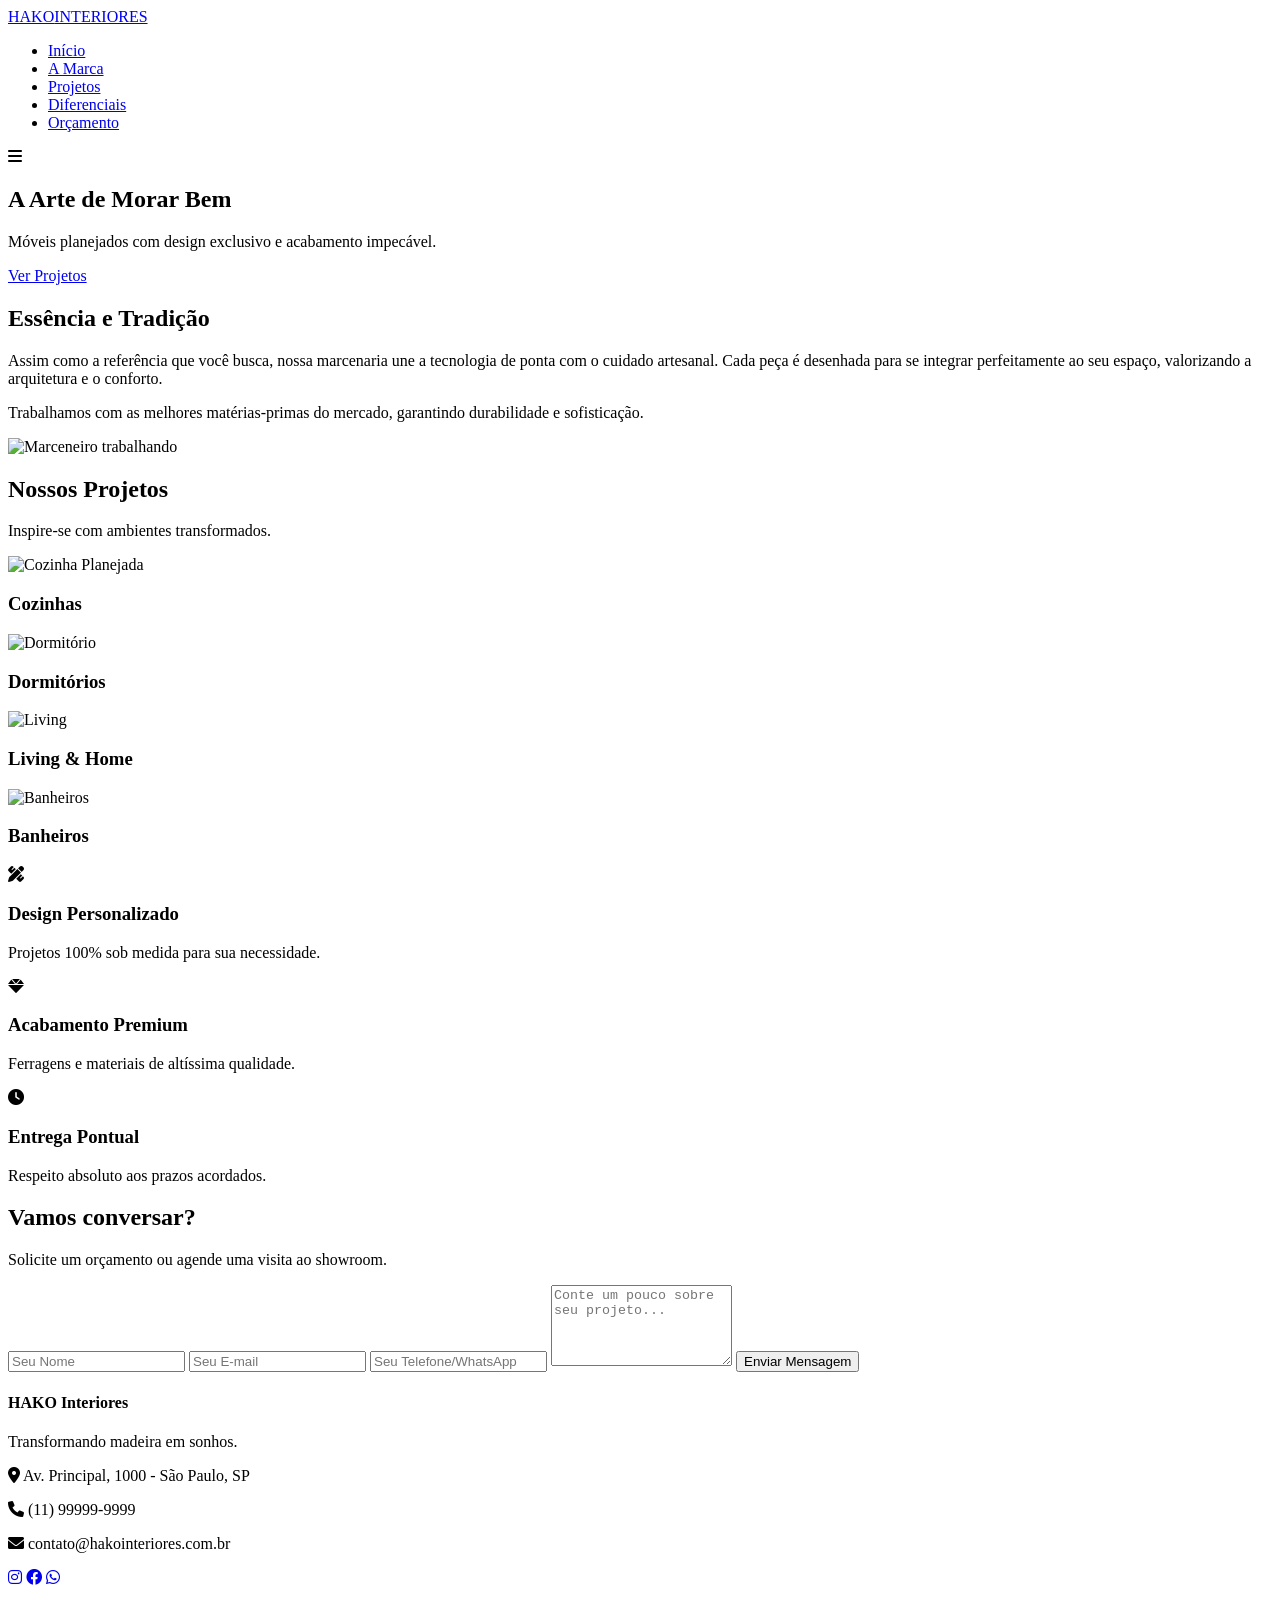
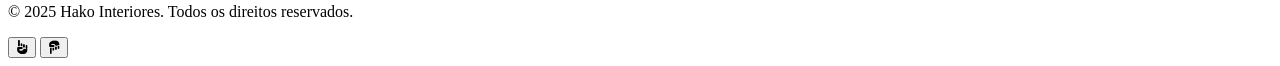
==== index.html @ 26badfe7 "chore: atualizar configurações e adicionar workflow de deploy OCI" ====
<!DOCTYPE html>
<html lang="pt-br">
<head>
    <base href="/hako/">
    <meta charset="UTF-8">
    <meta name="viewport" content="width=device-width, initial-scale=1.0">
    <meta name="description" content="Móveis planejados de alto padrão, design exclusivo e acabamento premium. Hako Interiores transforma ambientes com marcenaria sob medida.">
    <link rel="preconnect" href="https://fonts.googleapis.com">
    <link rel="preconnect" href="https://fonts.gstatic.com" crossorigin>
    <meta property="og:title" content="Hako Interiores | Móveis Planejados de Alto Padrão">
    <meta property="og:description" content="Móveis planejados de alto padrão com design exclusivo e acabamento premium.">
    <title>Hako Interiores | Móveis Planejados de Alto Padrão</title>
    <!-- Fontes do Google (Elegantes e Modernas) -->
    <link href="https://fonts.googleapis.com/css2?family=Montserrat:wght@300;400;600&family=Playfair+Display:ital,wght@0,400;0,700;1,400&display=swap" rel="stylesheet">
    <!-- Ícones -->
    <link rel="stylesheet" href="https://cdnjs.cloudflare.com/ajax/libs/font-awesome/6.0.0/css/all.min.css">
    <link rel="stylesheet" href="index.css">
</head>
<body>

    <!-- Cabeçalho / Menu -->
    <header id="header">
        <div class="container">
            <a href="#home" class="logo" aria-label="Início">HAKO<span>INTERIORES</span></a>
            <nav role="navigation">
                <ul class="nav-links" id="primary-navigation">
                    <li><a href="#home">Início</a></li>
                    <li><a href="#sobre">A Marca</a></li>
                    <li><a href="#portfolio">Projetos</a></li>
                    <li><a href="#diferenciais">Diferenciais</a></li>
                    <li><a href="#contato" class="btn-contato">Orçamento</a></li>
                </ul>
                <div class="hamburger" aria-label="Abrir menu" role="button" aria-controls="primary-navigation" aria-expanded="false">
                    <i class="fas fa-bars"></i>
                </div>
            </nav>
        </div>
    </header>
    <main id="main-content">
    <!-- Seção Hero (Capa) -->
    <section id="home" class="hero" tabindex="-1">
        <div class="hero-content">
            <h1>A Arte de Morar Bem</h1>
            <p>Móveis planejados com design exclusivo e acabamento impecável.</p>
            <a href="#portfolio" class="btn-primary">Ver Projetos</a>
        </div>
    </section>

    <!-- Sobre -->
    <section id="sobre" class="section" tabindex="-1">
        <div class="container split-screen">
            <div class="text-block">
                <h2>Essência e Tradição</h2>
                <p>Assim como a referência que você busca, nossa marcenaria une a tecnologia de ponta com o cuidado artesanal. Cada peça é desenhada para se integrar perfeitamente ao seu espaço, valorizando a arquitetura e o conforto.</p>
                <p>Trabalhamos com as melhores matérias-primas do mercado, garantindo durabilidade e sofisticação.</p>
            </div>
            <div class="image-block">
                <img src="images/marceneiro-trabalhando.png" alt="Marceneiro trabalhando" loading="lazy" decoding="async">
            </div>
        </div>
    </section>

    <!-- Portfólio / Galeria -->
    <section id="portfolio" class="section bg-light" tabindex="-1">
        <div class="container">
            <div class="section-header">
                <h2>Nossos Projetos</h2>
                <p>Inspire-se com ambientes transformados.</p>
            </div>
            
            <div class="gallery-grid">
                <div class="gallery-item">
                    <img src="images/cozinha-planejada.png" alt="Cozinha Planejada" loading="lazy" decoding="async">
                    <div class="overlay">
                        <h3>Cozinhas</h3>
                    </div>
                </div>
                <div class="gallery-item">
                    <img src="images/dormitorio-luxo.jpg" alt="Dormitório" loading="lazy" decoding="async">
                    <div class="overlay">
                        <h3>Dormitórios</h3>
                    </div>
                </div>
                <div class="gallery-item">
                    <img src="images/living-home.jpg" alt="Living" loading="lazy" decoding="async">
                    <div class="overlay">
                        <h3>Living & Home</h3>
                    </div>
                </div>
                <div class="gallery-item">
                    <img src="images/banheiros-luxo.jpg" alt="Banheiros" loading="lazy" decoding="async">
                    <div class="overlay">
                        <h3>Banheiros</h3>
                    </div>
                </div>
            </div>
        </div>
    </section>

    <!-- Diferenciais -->
    <section id="diferenciais" class="section" tabindex="-1">
        <div class="container">
            <div class="features-grid">
                <div class="feature-card">
                    <i class="fas fa-pencil-ruler"></i>
                    <h3>Design Personalizado</h3>
                    <p>Projetos 100% sob medida para sua necessidade.</p>
                </div>
                <div class="feature-card">
                    <i class="fas fa-gem"></i>
                    <h3>Acabamento Premium</h3>
                    <p>Ferragens e materiais de altíssima qualidade.</p>
                </div>
                <div class="feature-card">
                    <i class="fas fa-clock"></i>
                    <h3>Entrega Pontual</h3>
                    <p>Respeito absoluto aos prazos acordados.</p>
                </div>
            </div>
        </div>
    </section>

    <!-- Contato -->
    <section id="contato" class="section bg-dark" tabindex="-1">
        <div class="container">
            <div class="section-header text-white">
                <h2>Vamos conversar?</h2>
                <p>Solicite um orçamento ou agende uma visita ao showroom.</p>
            </div>
            <form class="contact-form">
                <input type="text" placeholder="Seu Nome" required>
                <input type="email" placeholder="Seu E-mail" required>
                <input type="tel" placeholder="Seu Telefone/WhatsApp" required>
                <textarea placeholder="Conte um pouco sobre seu projeto..." rows="5"></textarea>
                <button type="submit" class="btn-primary">Enviar Mensagem</button>
            </form>
        </div>
    </section>

    <!-- Footer -->
    <footer>
        <div class="container footer-content">
            <div class="footer-info">
                <h4>HAKO Interiores</h4>
                <p>Transformando madeira em sonhos.</p>
            </div>
            <div class="footer-contact">
                <p><i class="fas fa-map-marker-alt"></i> Av. Principal, 1000 - São Paulo, SP</p>
                <p><i class="fas fa-phone"></i> (11) 99999-9999</p>
                <p><i class="fas fa-envelope"></i> contato@hakointeriores.com.br</p>
            </div>
            <div class="footer-social">
                <a href="#" aria-label="Instagram"><i class="fab fa-instagram"></i></a>
                <a href="#" aria-label="Facebook"><i class="fab fa-facebook"></i></a>
                <a href="#" aria-label="WhatsApp"><i class="fab fa-whatsapp"></i></a>
            </div>
        </div>
        <div class="copyright">
            <p>&copy; 2025 Hako Interiores. Todos os direitos reservados.</p>
        </div>
    </footer>
    </main>

    <div class="scroll-hint-stack" aria-hidden="true">
        <button class="scroll-hint-btn" type="button" data-dir="up" aria-label="Deslize para cima"><i class="fas fa-hand-point-up"></i></button>
        <button class="scroll-hint-btn" type="button" data-dir="down" aria-label="Deslize para baixo"><i class="fas fa-hand-point-down"></i></button>
    </div>
    <script src="index.js"></script>
</body>
</html>
---- index.css ----
/* --- Reset e Variáveis --- */
:root {
    --primary-color: #1a1a1a; /* Preto suave */
    --accent-color: #c5a059;  /* Dourado/Bronze sofisticado */
    --text-color: #555;
    --bg-light: #f9f9f9;
    --bg-dark: #111;
    --white: #ffffff;
    --font-heading: 'Playfair Display', serif;
    --font-body: 'Montserrat', sans-serif;
}

* {
    margin: 0;
    padding: 0;
    box-sizing: border-box;
}

body {
    font-family: var(--font-body);
    color: var(--text-color);
    line-height: 1.6;
    overflow-x: hidden;
}

#main-content { contain: paint; }

body.menu-open #main-content {
    filter: blur(5px);
    transition: filter 300ms ease-in-out;
    pointer-events: none;
}

@media (prefers-reduced-motion: reduce) {
    body.menu-open #main-content { transition: none; }
}

a { text-decoration: none; color: inherit; transition: 0.3s; }
ul { list-style: none; }
img { width: 100%; display: block; }

/* --- Layout --- */
.container {
    max-width: 1200px;
    margin: 0 auto;
    padding: 0 20px;
}

.section { padding: 80px 0; }
.bg-light { background-color: var(--bg-light); }
.bg-dark { background-color: var(--bg-dark); color: var(--white); }

/* --- Tipografia --- */
h1, h2, h3 {
    font-family: var(--font-heading);
    color: var(--primary-color);
    margin-bottom: 20px;
}

h2 { font-size: 2.5rem; }

.text-white h2, .text-white p { color: var(--white); }

.section-header {
    text-align: center;
    margin-bottom: 60px;
}

/* --- Botões --- */
.btn-primary {
    display: inline-flex;
    align-items: center;
    justify-content: center;
    background-color: var(--primary-color);
    color: var(--white);
    padding: 0.75rem 1.875rem;
    text-transform: uppercase;
    font-size: 0.8rem;
    letter-spacing: 0.125rem;
    border: 2px solid rgba(0, 0, 0, 0.3);
    border-radius: 4px;
    transition: all 0.3s ease;
    will-change: transform, box-shadow, border-color, background-color, color;
}
.btn-primary:hover {
    background-color: transparent;
    color: var(--primary-color);
    border-color: rgba(0, 0, 0, 1);
    box-shadow: 0 2px 8px rgba(0,0,0,0.1);
}
.btn-primary:active {
    transform: scale(0.98);
}

/* --- Header --- */
header {
    position: fixed;
    width: 100%;
    top: 0;
    background: rgba(255, 255, 255, 0.95);
    padding: 20px 0;
    z-index: 1000;
    box-shadow: 0 2px 10px rgba(0,0,0,0.05);
}

header.header-scrolled {
    padding: 10px 0;
}

header .container {
    display: flex;
    justify-content: space-between;
    align-items: center;
}

.logo {
    font-size: 1.5rem;
    font-weight: 700;
    letter-spacing: 2px;
    color: var(--primary-color);
}

.logo span { color: var(--accent-color); }

.nav-links { display: flex; gap: 30px; align-items: center; }
.nav-links a {
    font-size: clamp(0.9rem, 2.2vw, 1rem);
    text-transform: uppercase;
    font-weight: 600;
    color: var(--primary-color);
}

.nav-links a:hover { color: var(--accent-color); }
.nav-links a.active { color: var(--accent-color); border-bottom: 2px solid var(--accent-color); }

.btn-contato {
    border: 1px solid var(--primary-color);
    padding: 8px 20px;
}

.hamburger { display: none; cursor: pointer; font-size: 1.5rem; }

.nav-collapsed .nav-links {
    display: none;
    position: absolute;
    top: 70px;
    right: 0;
    background: #ffffff;
    width: 100%;
    flex-direction: column;
    padding: 16px 20px;
    box-shadow: 0 5px 10px rgba(0,0,0,0.1);
    transform: translateY(-8px);
    opacity: 0;
    transition: opacity 0.25s ease, transform 0.25s ease;
}

.nav-collapsed .nav-links.active {
    display: flex;
    transform: translateY(0);
    opacity: 1;
}

.nav-collapsed .hamburger { display: block; }

.nav-links a:focus, .btn-primary:focus, .hamburger:focus {
    outline: 2px solid var(--accent-color);
    outline-offset: 2px;
}

/* --- Hero --- */
.hero {
    height: 100vh;
    background: linear-gradient(rgba(0,0,0,0.4), rgba(0,0,0,0.4)), url('images/hero-background.jpg');
    background-size: cover;
    background-position: center;
    display: flex;
    align-items: center;
    justify-content: center;
    text-align: center;
    color: var(--white);
    margin-top: 0;
}

.hero h1 {
    font-size: 4rem;
    color: var(--white);
    margin-bottom: 20px;
}

.hero p { margin-bottom: 1.5rem; }

.hero .btn-primary {
    background-color: var(--accent-color);
    border-color: rgba(255, 255, 255, 0.8);
    padding-top: 1rem;
    margin-top: 2rem;
}
.hero .btn-primary:hover {
    background-color: var(--accent-color);
    color: var(--white);
    border-color: rgba(255, 255, 255, 0.8);
    box-shadow: none;
    transform: none;
}

/* --- Split Screen (Sobre) --- */
.split-screen {
    display: grid;
    grid-template-columns: 1fr 1fr;
    gap: 50px;
    align-items: center;
}

.image-block img {
    border-radius: 4px;
    box-shadow: 20px 20px 0 var(--bg-light);
}

/* --- Galeria --- */
.gallery-grid {
    display: grid;
    grid-template-columns: repeat(2, 1fr);
    gap: 20px;
}

.gallery-item {
    position: relative;
    overflow: hidden;
    height: 350px;
    cursor: pointer;
}

.gallery-item img {
    height: 100%;
    object-fit: cover;
    transition: transform 0.5s;
}

.gallery-item:hover img { transform: scale(1.1); }

.overlay {
    position: absolute;
    top: 0;
    left: 0;
    width: 100%;
    height: 100%;
    background: transparent;
    display: flex;
    align-items: center;
    justify-content: center;
    color: #ffffff;
    opacity: 1;
    transform: none;
}

.gallery-item:hover .overlay { opacity: 1; }

.gallery-item.in-view .overlay,
.gallery-item.force-title .overlay {
    opacity: 1;
    transform: none;
    background: transparent;
}

.overlay h3 {
    font-size: 1.8rem;
    font-weight: 700;
    color: #ffffff;
    text-shadow: 1.5px 1.5px 1px rgba(0, 0, 0, 0.35), 0 0 1px rgba(0, 0, 0, 0.25);
    -webkit-text-stroke: 1px rgba(0, 0, 0, 0.35);
    letter-spacing: 2px;
    text-transform: uppercase;
    text-align: center;
    margin: 0;
    padding: 8px;
    border: 1px solid #ffffff;
    background: rgba(0, 0, 0, 0.75);
    border-radius: 4px;
    transition: all 0.3s ease;
    white-space: nowrap;
    line-height: 1.2;
}

.gallery-item:hover .overlay h3 { transform: none; }

.gallery-item.in-view .overlay h3,
.gallery-item.force-title .overlay h3 { transform: none; }

/* --- Features --- */
.features-grid {
    display: grid;
    grid-template-columns: repeat(3, 1fr);
    gap: 30px;
    text-align: center;
}

.feature-card i {
    font-size: 2.5rem;
    color: var(--accent-color);
    margin-bottom: 20px;
}

/* --- Form --- */
.contact-form {
    max-width: 600px;
    margin: 0 auto;
    display: flex;
    flex-direction: column;
    gap: 15px;
}

.contact-form input, .contact-form textarea {
    padding: 15px;
    border: none;
    font-family: var(--font-body);
}

.contact-form button {
    background-color: var(--accent-color);
    border-color: var(--accent-color);
    cursor: pointer;
}

/* --- Footer --- */
.footer-content {
    display: grid;
    grid-template-columns: repeat(auto-fit, minmax(250px, 1fr));
    gap: 40px;
    padding: 60px 20px;
    border-top: 1px solid #ddd;
}

.footer-social a {
    font-size: 1.5rem;
    margin-right: 15px;
    color: var(--primary-color);
}

.copyright {
    text-align: center;
    padding: 20px;
    background: #f1f1f1;
    font-size: 0.8rem;
}

.monitor-banner {
    position: fixed;
    left: 0;
    right: 0;
    bottom: 0;
    background: rgba(0, 0, 0, 0.85);
    color: #fff;
    font-size: 0.8rem;
    padding: 8px 12px;
    z-index: 2000;
    display: none;
}

.monitor-banner.show {
    display: block;
}

.sr-only {
    position: absolute;
    width: 1px;
    height: 1px;
    padding: 0;
    margin: -1px;
    overflow: hidden;
    clip: rect(0, 0, 0, 0);
    border: 0;
}

/* --- Responsividade --- */
@media (max-width: 768px) {
    .hero h1 { font-size: 2.5rem; }
    
    .nav-links {
        display: none; /* Em um site real, aqui entraria o JS para abrir menu */
        position: absolute;
        top: 70px;
        right: 0;
        background: white;
        width: 100%;
        flex-direction: column;
        padding: 20px;
        box-shadow: 0 5px 10px rgba(0,0,0,0.1);
    }
    
    .nav-links.active { display: flex; }
    .hamburger { display: block; }

    .split-screen, .features-grid { grid-template-columns: 1fr; }
    
    .gallery-grid { grid-template-columns: 1fr; }
    
    .overlay h3 {
        font-size: 1.4rem;
        padding: 8px;
        letter-spacing: 1.5px;
    }

    .hero p { margin-bottom: 1.5rem; }
    .hero .btn-primary { margin-top: 1rem; }
}

/* removido bloco duplicado e chave solta */

@media (max-width: 360px) {
    .nav-links a {
        font-size: clamp(0.95rem, 5.8vw, 1.05rem);
    }
}

@media (prefers-reduced-motion: reduce) {
    .overlay, .overlay h3 { transition: none; }
}


.scroll-hint-stack {
    position: fixed;
    right: 12px;
    bottom: 32px;
    display: none;
    flex-direction: column;
    gap: 10px;
    z-index: 2200;
    animation: hintIn 420ms ease-out both;
}

.scroll-hint-btn {
    width: clamp(40px, 9vw, 52px);
    height: clamp(40px, 9vw, 52px);
    border-radius: 50%;
    display: flex;
    align-items: center;
    justify-content: center;
    background: rgba(26, 26, 26, 0.9);
    color: #fff;
    box-shadow: 0 6px 16px rgba(0,0,0,0.25);
    border: 2px solid rgba(197, 160, 89, 0.8);
    transition: transform 160ms ease, background 160ms ease, opacity 160ms ease;
    backdrop-filter: blur(4px);
}

.scroll-hint-btn i { font-size: clamp(16px, 4vw, 20px); }

.scroll-hint-btn:hover, .scroll-hint-btn:active { transform: scale(1.06); background: rgba(26, 26, 26, 1); }

/* Indicadores sempre visíveis em mobile */

@keyframes hintIn { from { opacity: 0; transform: translateY(10px); } to { opacity: 1; transform: translateY(0); } }

@media (max-width: 1024px) {
    .scroll-hint-stack { display: flex; }
}

@supports not (position: fixed) {
    .scroll-hint-stack { position: absolute; }
}

@media (prefers-reduced-motion: reduce) {
    .scroll-hint-stack { animation: none; }
    .scroll-hint-btn { transition: none; }
}
/* Botão em fundo escuro: reforça contraste */
.bg-dark .btn-primary { border-color: rgba(255, 255, 255, 0.8); }
.bg-dark .btn-primary:hover { border-color: rgba(255, 255, 255, 1); }

/* Desktop: título sempre visível e centralizado, sem máscara */
@media (min-width: 1025px) {
    .overlay {
        align-items: center;
        justify-content: center;
        background: transparent;
        transform: none;
    }
    .overlay h3 {
        opacity: 1;
        background: rgba(0, 0, 0, 0.75);
        border: 1px solid #ffffff;
        box-shadow: none;
    }
    .gallery-item:hover .overlay { opacity: 1; }
    .gallery-item:hover .overlay h3 { opacity: 1; }
}
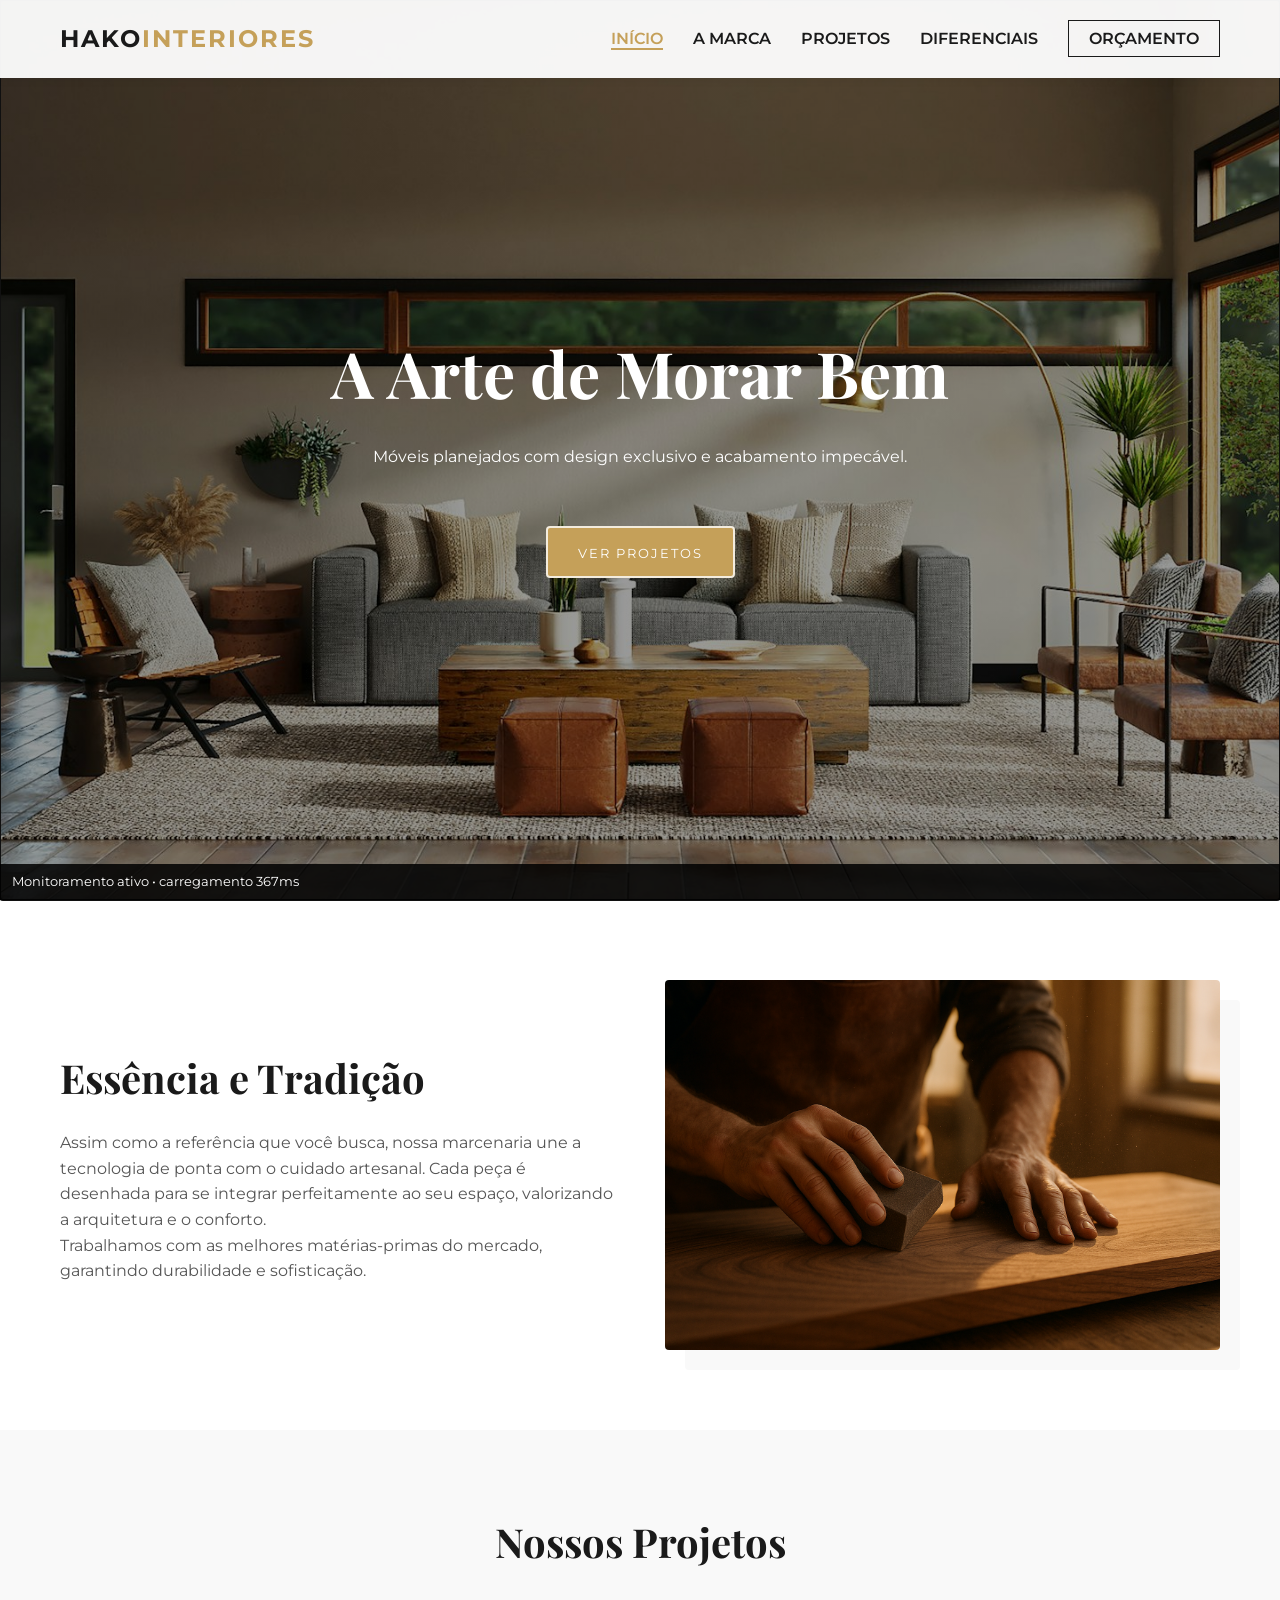
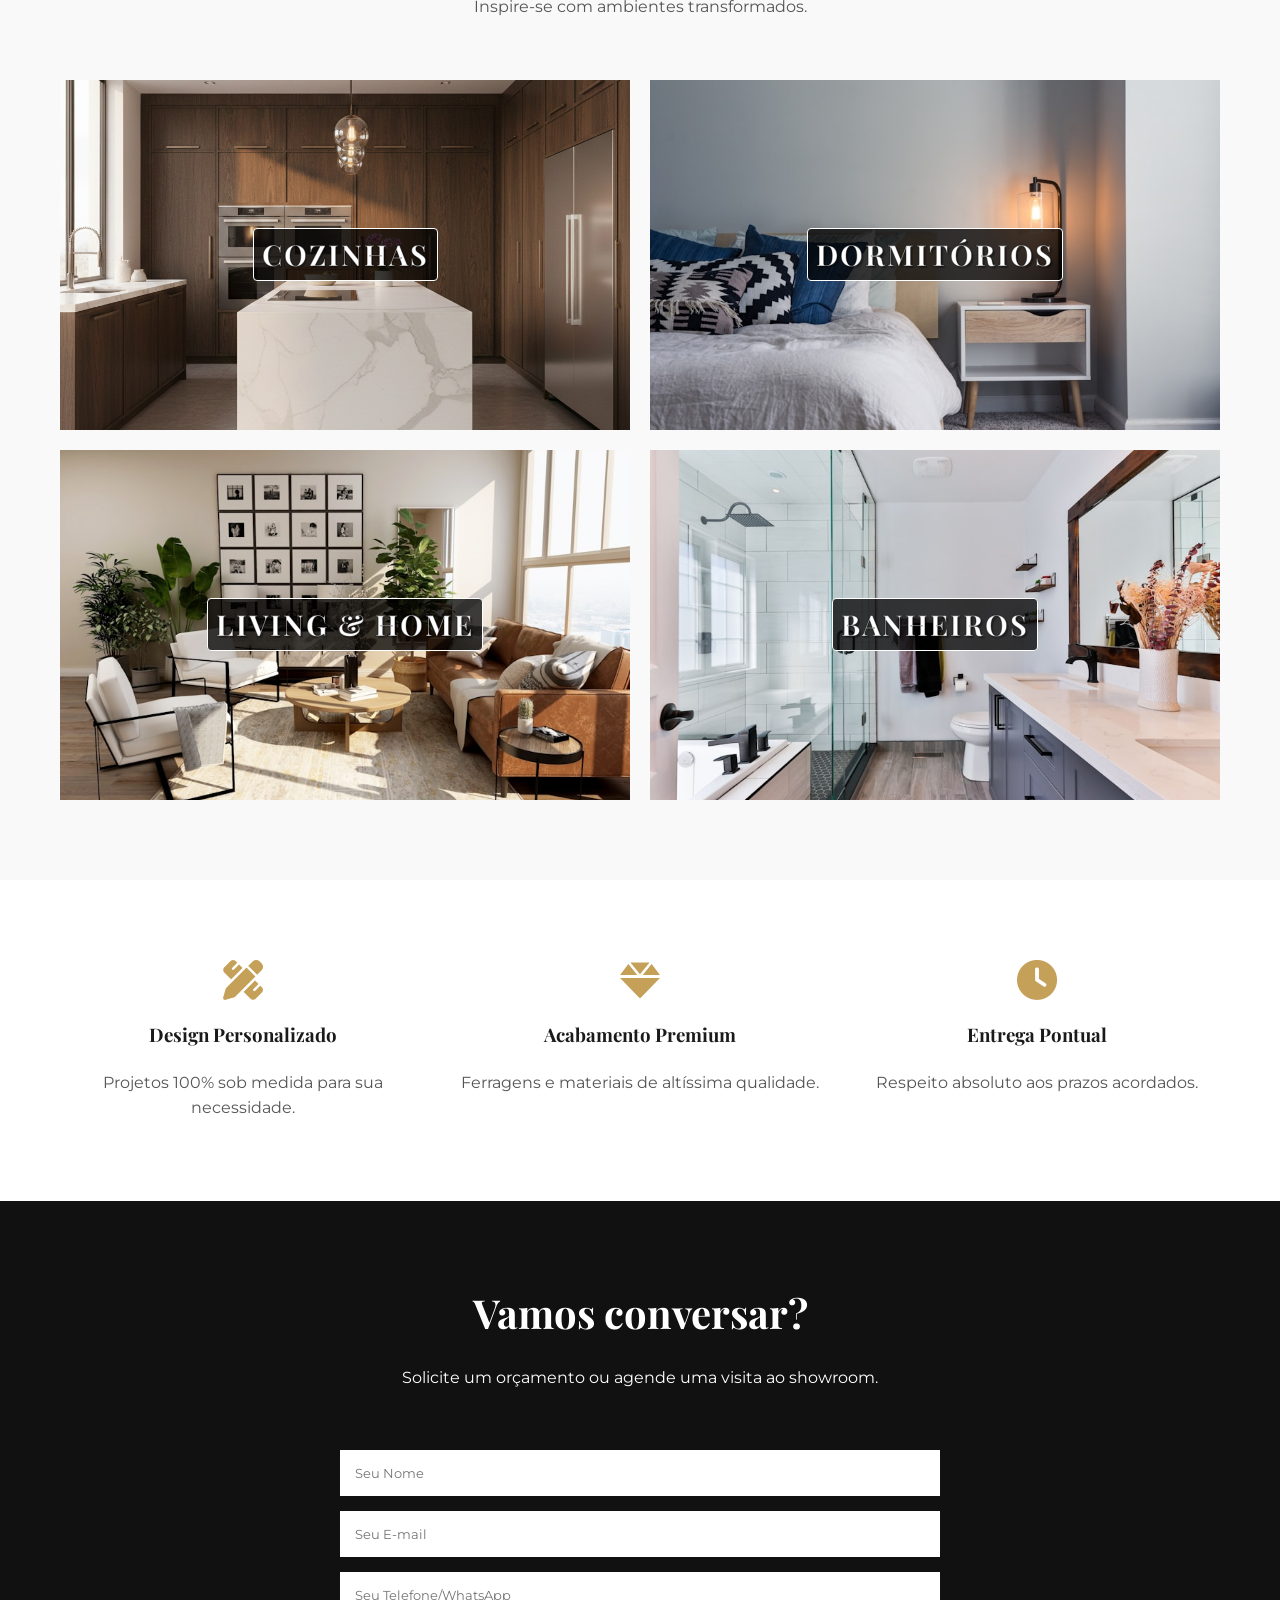
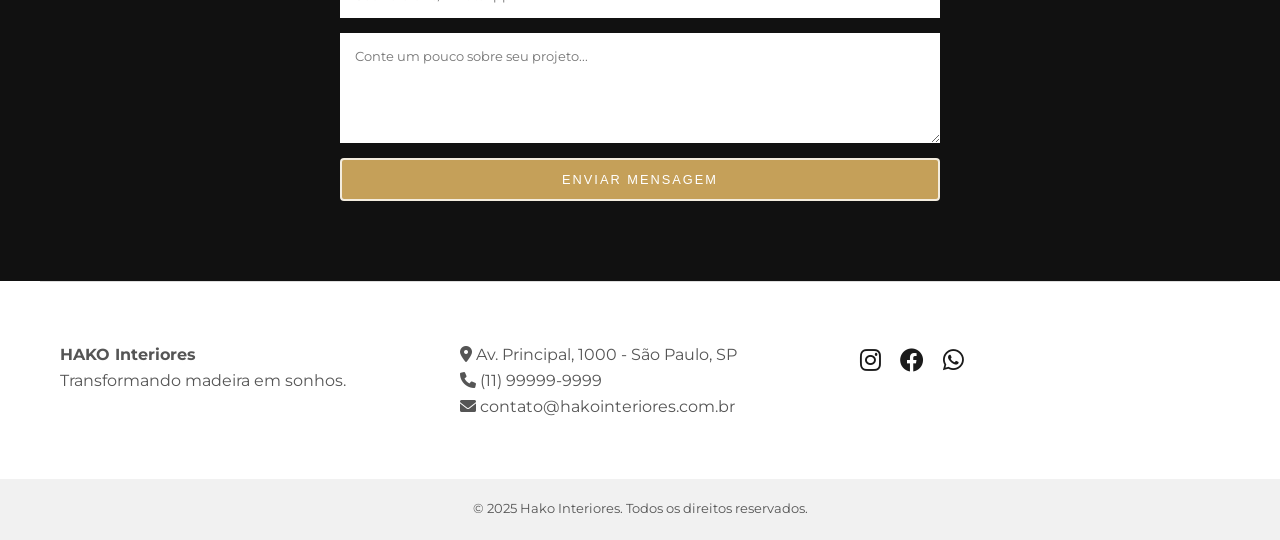
==== commit 270a8a6e: "feat: migração para domínio próprio e restauração do CI/CD" ====
--- a/index.html
+++ b/index.html
@@ -1,7 +1,6 @@
 <!DOCTYPE html>
 <html lang="pt-br">
 <head>
-    <base href="/hako/">
     <meta charset="UTF-8">
     <meta name="viewport" content="width=device-width, initial-scale=1.0">
     <meta name="description" content="Móveis planejados de alto padrão, design exclusivo e acabamento premium. Hako Interiores transforma ambientes com marcenaria sob medida.">
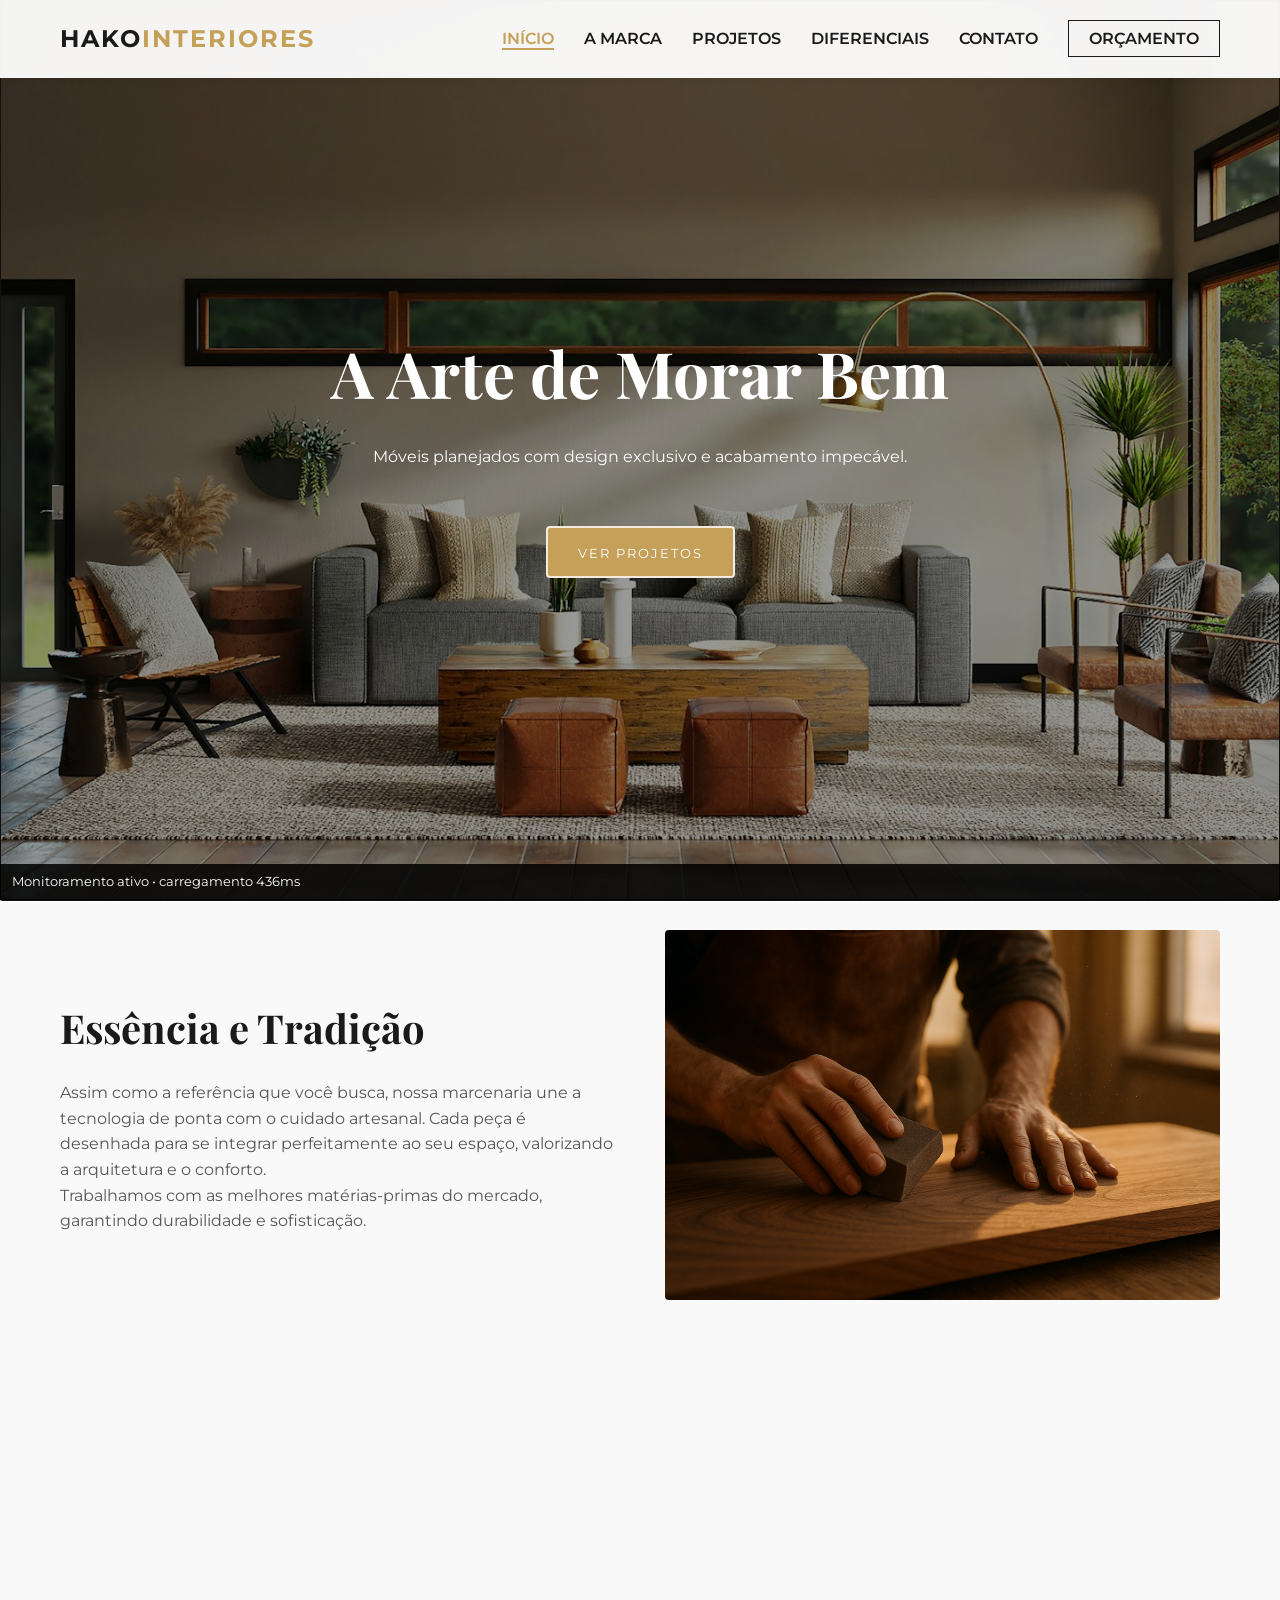
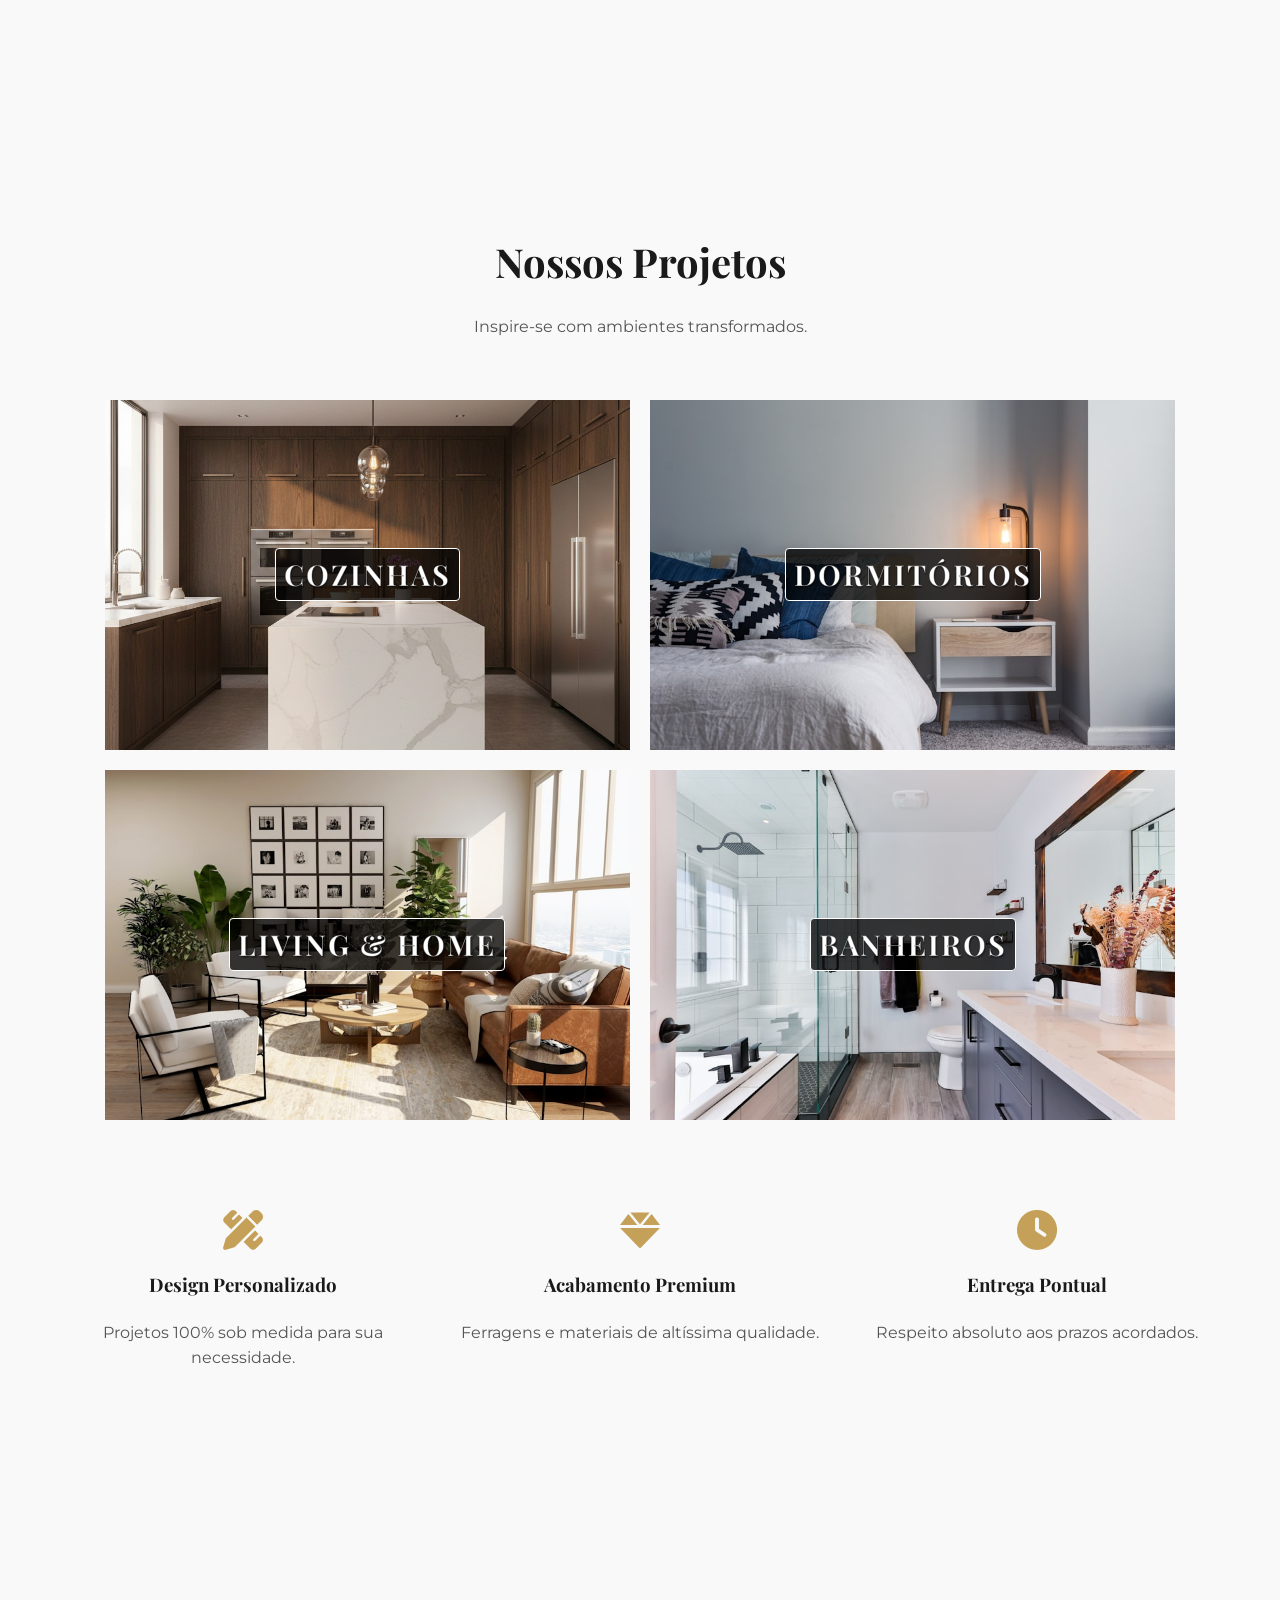
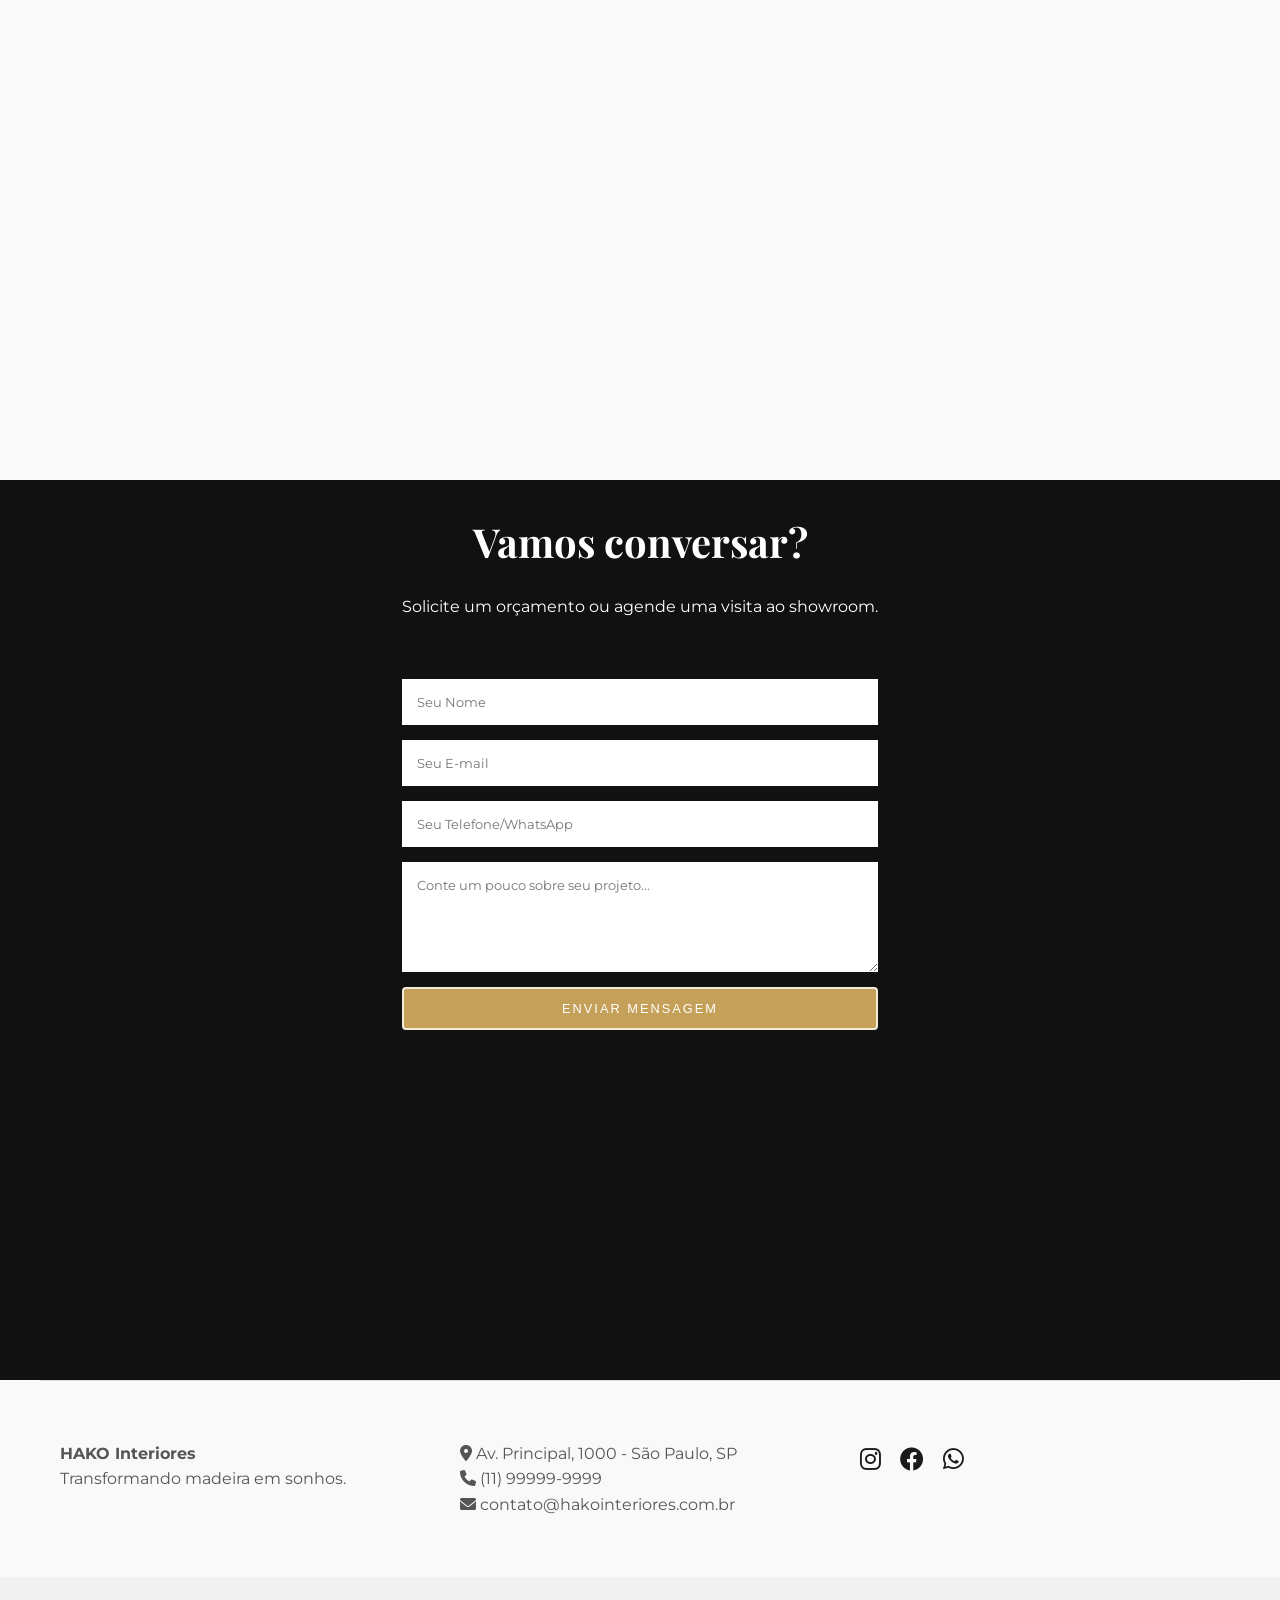
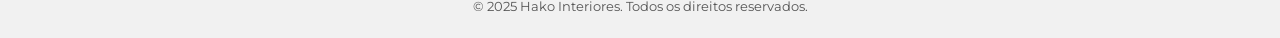
==== commit 9860dbec: "feat: adição da opção Contato ao menu principal" ====
--- a/index.html
+++ b/index.html
@@ -27,6 +27,7 @@
                     <li><a href="#sobre">A Marca</a></li>
                     <li><a href="#portfolio">Projetos</a></li>
                     <li><a href="#diferenciais">Diferenciais</a></li>
+                    <li><a href="#contato">Contato</a></li>
                     <li><a href="#contato" class="btn-contato">Orçamento</a></li>
                 </ul>
                 <div class="hamburger" aria-label="Abrir menu" role="button" aria-controls="primary-navigation" aria-expanded="false">
--- a/index.css
+++ b/index.css
@@ -16,11 +16,17 @@
     box-sizing: border-box;
 }
 
+html {
+    scroll-behavior: smooth;
+    scroll-padding-top: 84px; /* Altura exata medida do header no Desktop */
+}
+
 body {
     font-family: var(--font-body);
     color: var(--text-color);
     line-height: 1.6;
     overflow-x: hidden;
+    background-color: var(--bg-light);
 }
 
 #main-content { contain: paint; }
@@ -46,7 +52,13 @@
     padding: 0 20px;
 }
 
-.section { padding: 80px 0; }
+.section { 
+    min-height: 100vh;
+    display: flex;
+    flex-direction: column;
+    justify-content: flex-start; /* Alinhado ao topo */
+    padding: 30px 0 60px 0; /* Aproxima o título do menu (30px de respiro) */
+}
 .bg-light { background-color: var(--bg-light); }
 .bg-dark { background-color: var(--bg-dark); color: var(--white); }
 
@@ -170,7 +182,7 @@
 
 /* --- Hero --- */
 .hero {
-    height: 100vh;
+    min-height: 100vh;
     background: linear-gradient(rgba(0,0,0,0.4), rgba(0,0,0,0.4)), url('images/hero-background.jpg');
     background-size: cover;
     background-position: center;
@@ -374,12 +386,20 @@
 
 /* --- Responsividade --- */
 @media (max-width: 768px) {
+    html {
+        scroll-padding-top: 64px; /* Altura exata medida do header no Mobile */
+    }
+
     .hero h1 { font-size: 2.5rem; }
     
+    .section {
+        padding: 20px 0 40px 0; /* Menos recuo no mobile para aproveitar a tela */
+    }
+
     .nav-links {
-        display: none; /* Em um site real, aqui entraria o JS para abrir menu */
+        display: none; 
         position: absolute;
-        top: 70px;
+        top: 60px;
         right: 0;
         background: white;
         width: 100%;
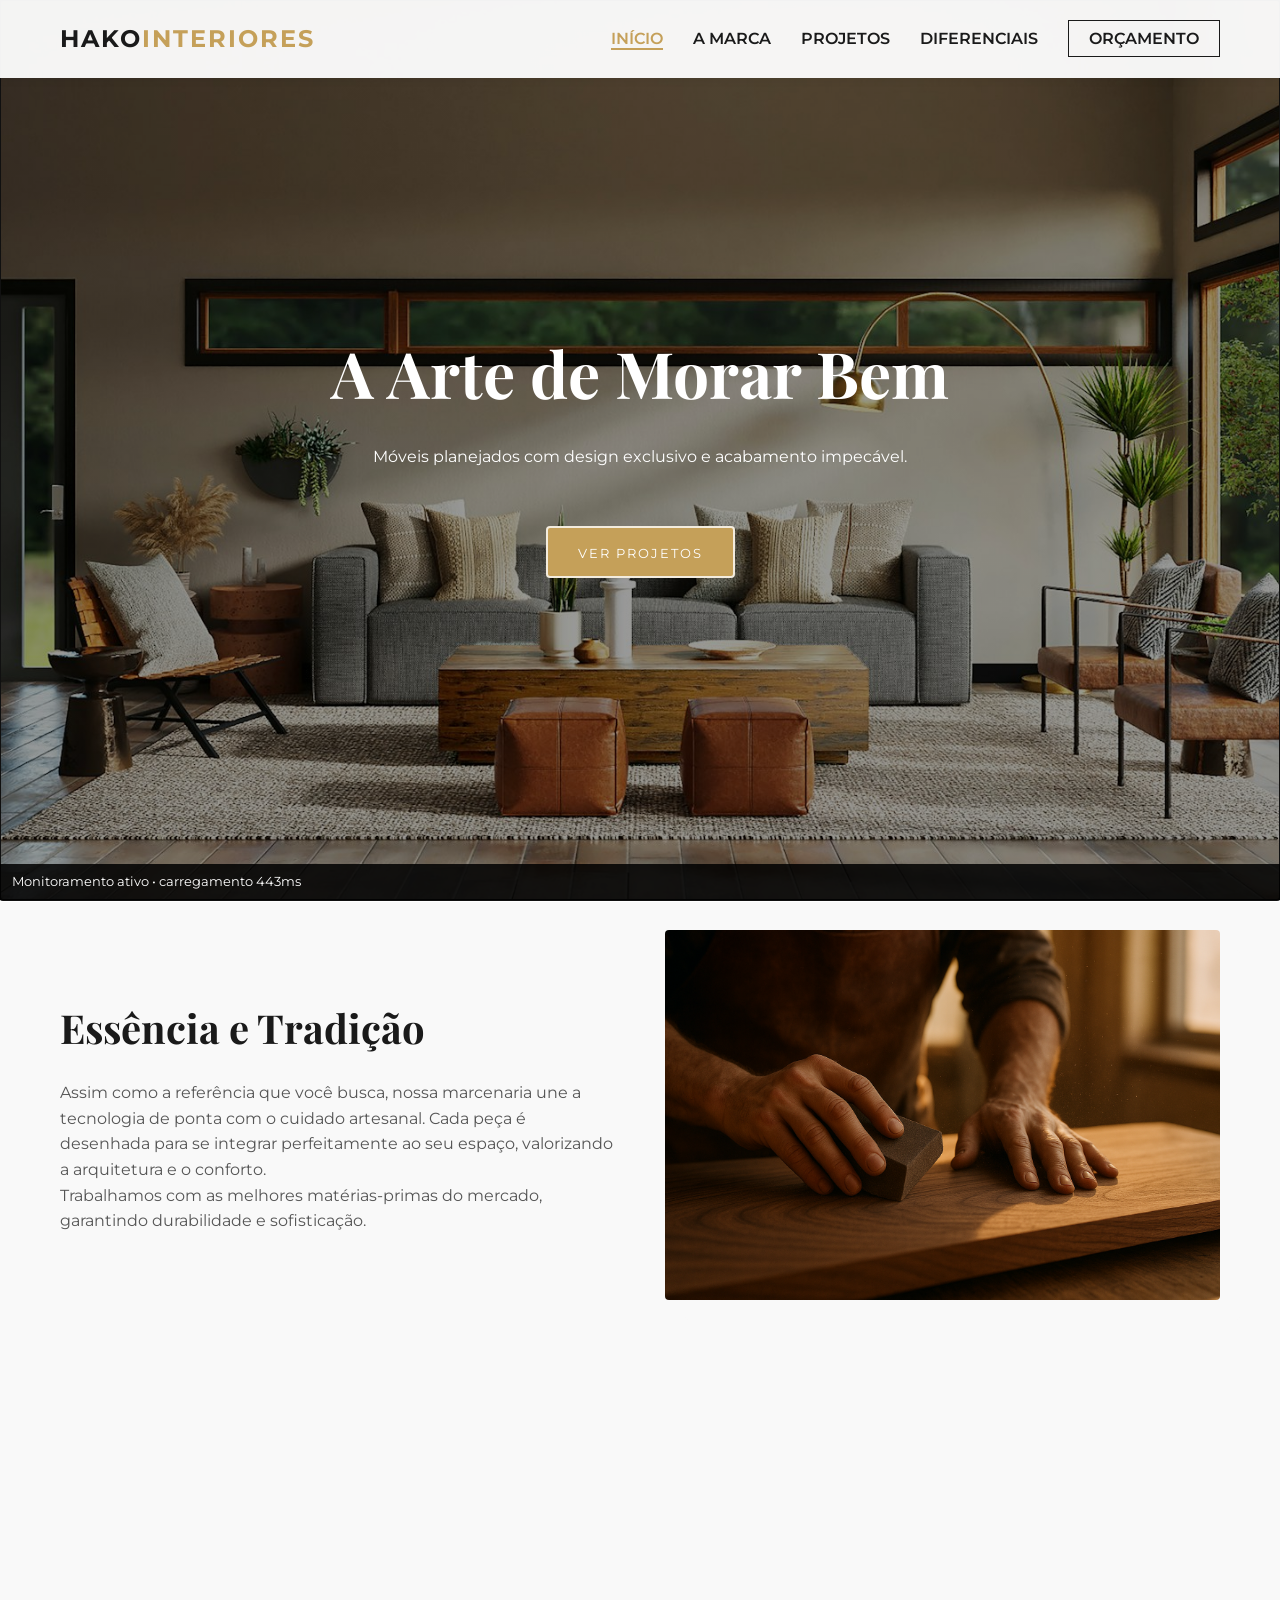
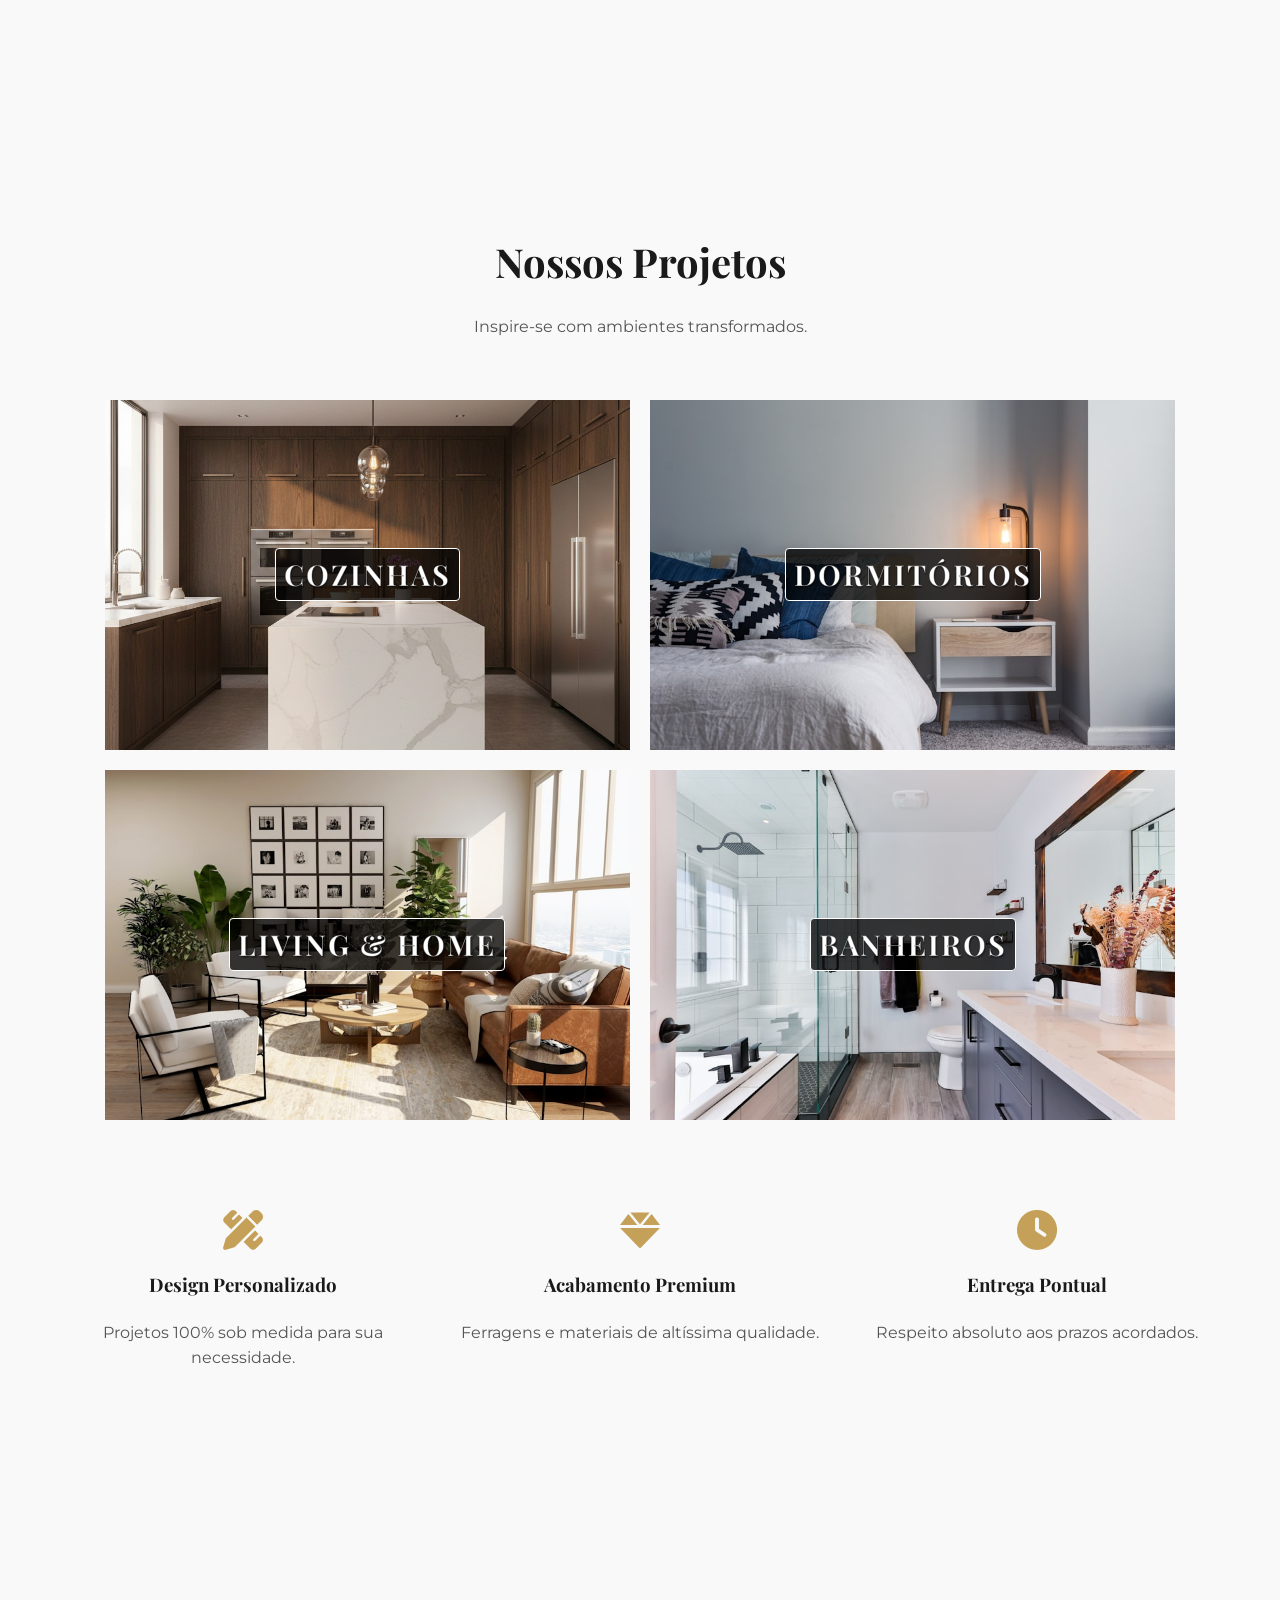
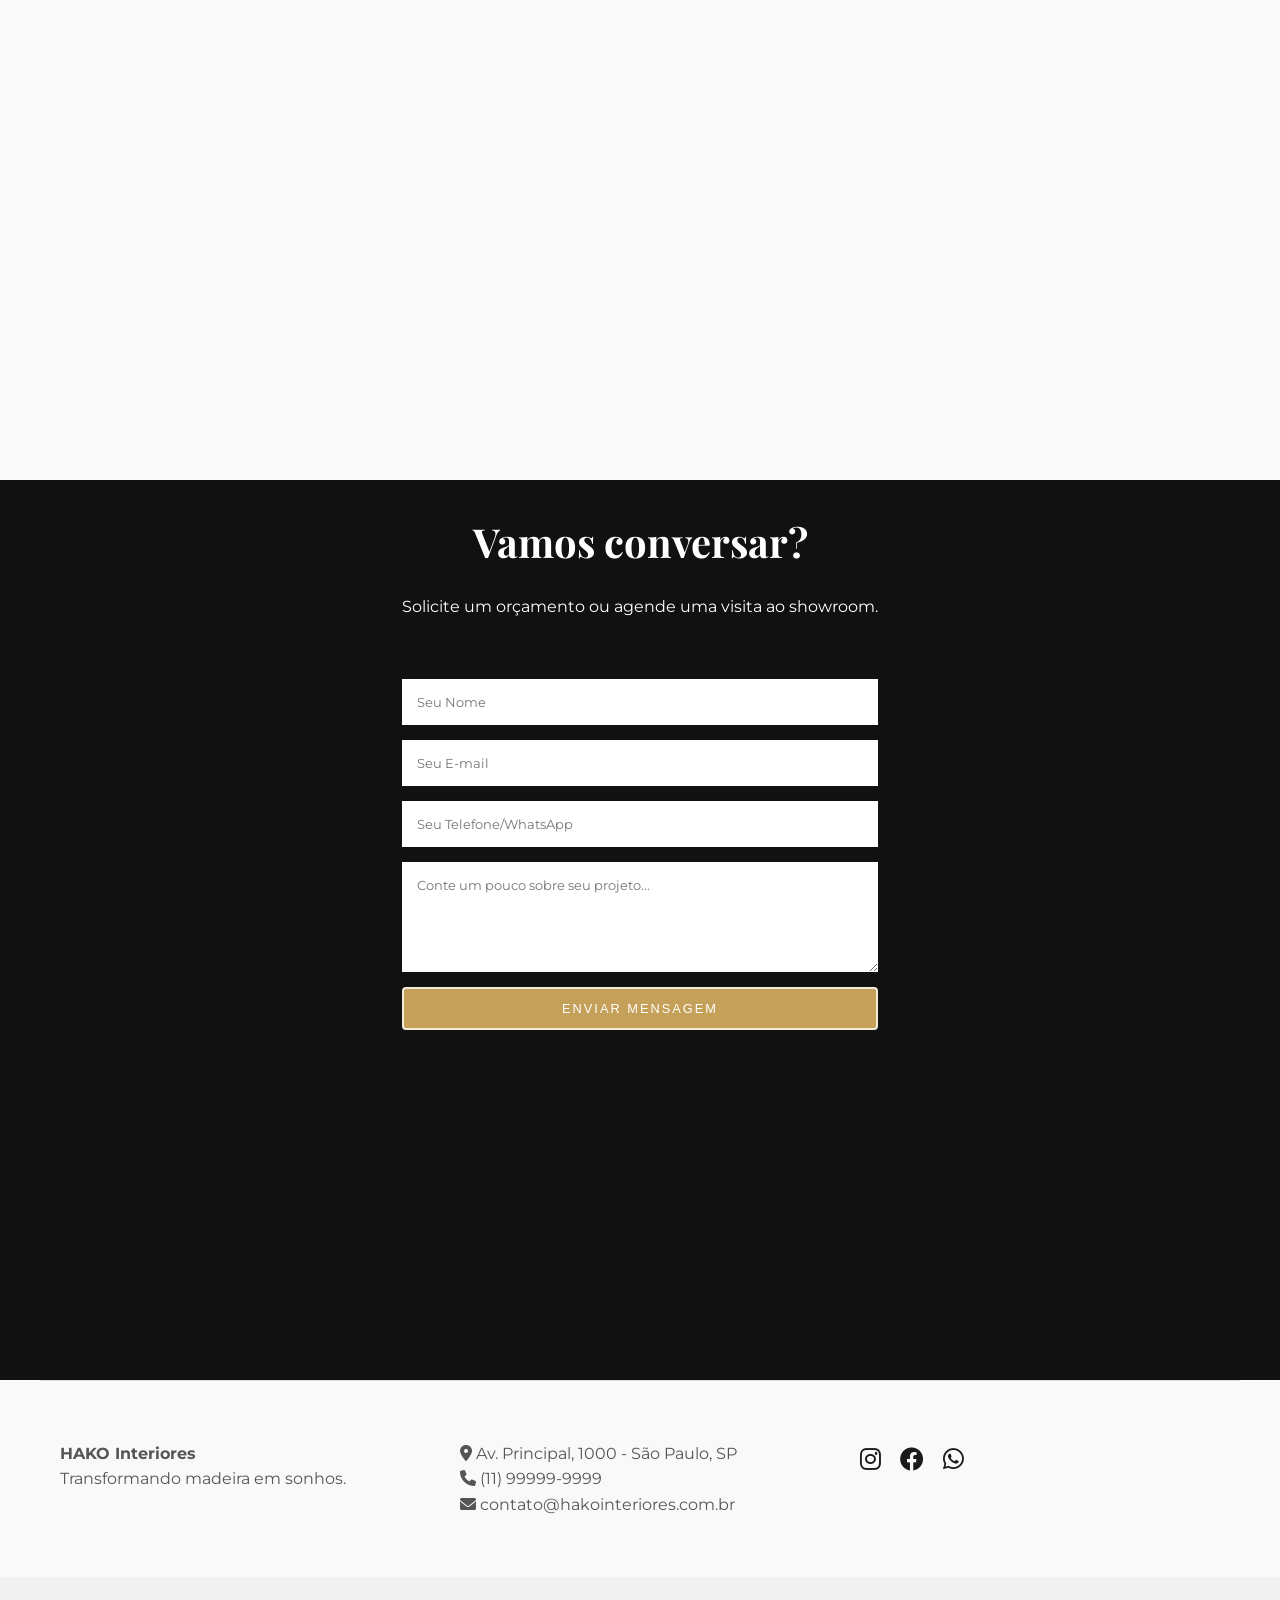
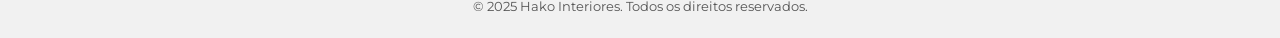
==== commit b82c224d: "revert: remoção da opção Contato redundante no menu" ====
--- a/index.html
+++ b/index.html
@@ -27,7 +27,6 @@
                     <li><a href="#sobre">A Marca</a></li>
                     <li><a href="#portfolio">Projetos</a></li>
                     <li><a href="#diferenciais">Diferenciais</a></li>
-                    <li><a href="#contato">Contato</a></li>
                     <li><a href="#contato" class="btn-contato">Orçamento</a></li>
                 </ul>
                 <div class="hamburger" aria-label="Abrir menu" role="button" aria-controls="primary-navigation" aria-expanded="false">
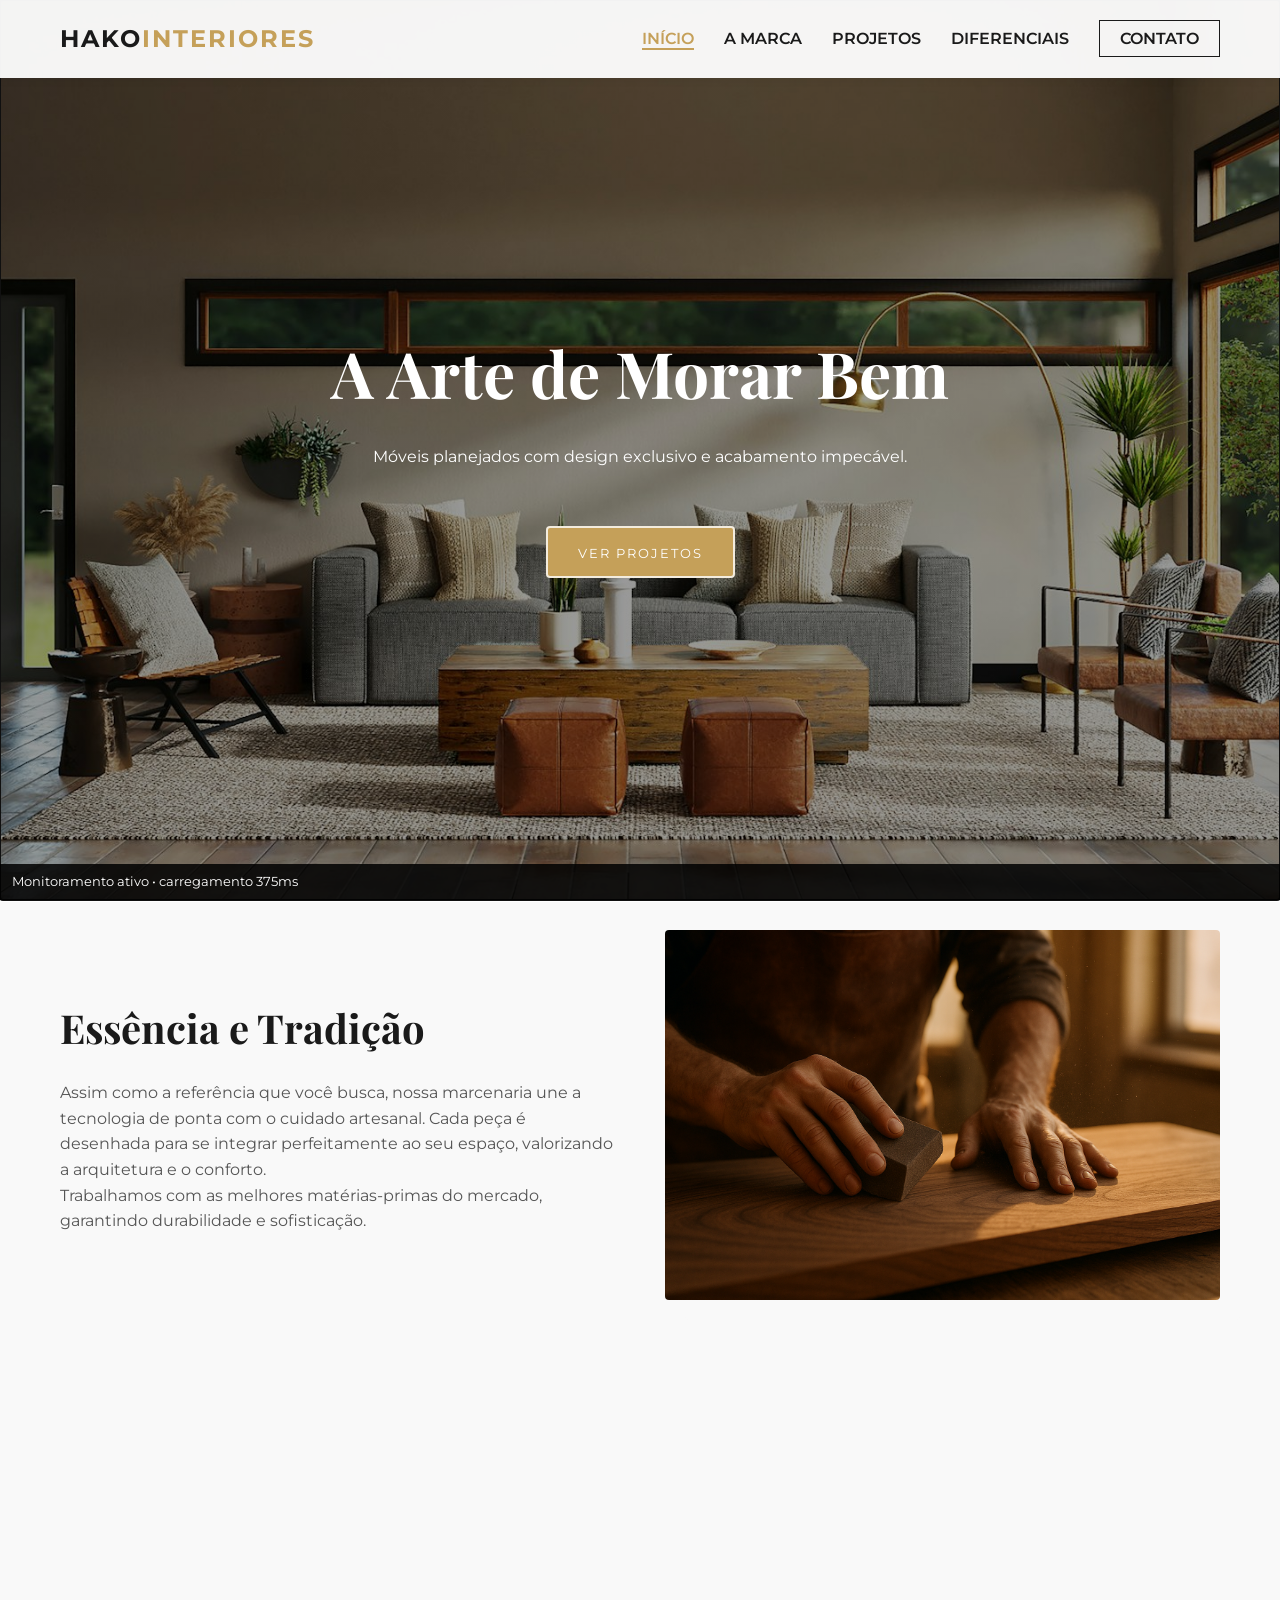
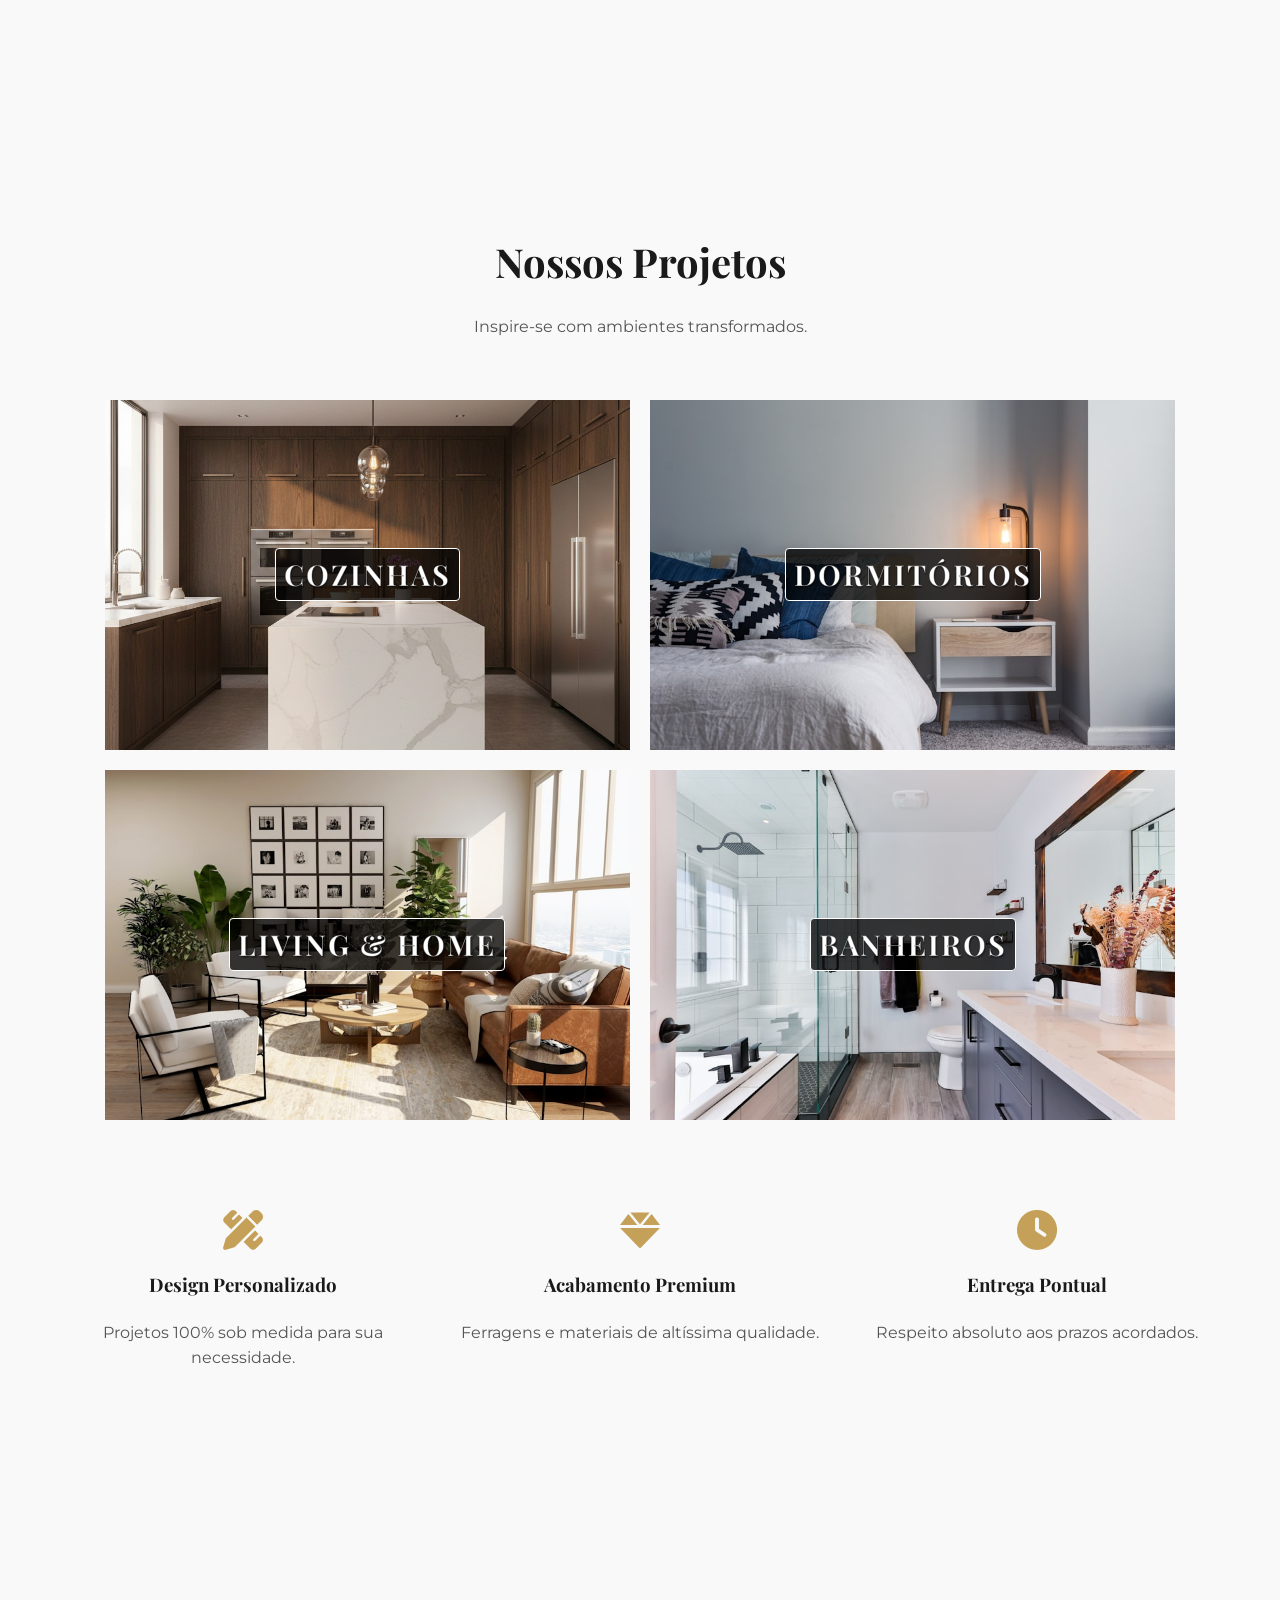
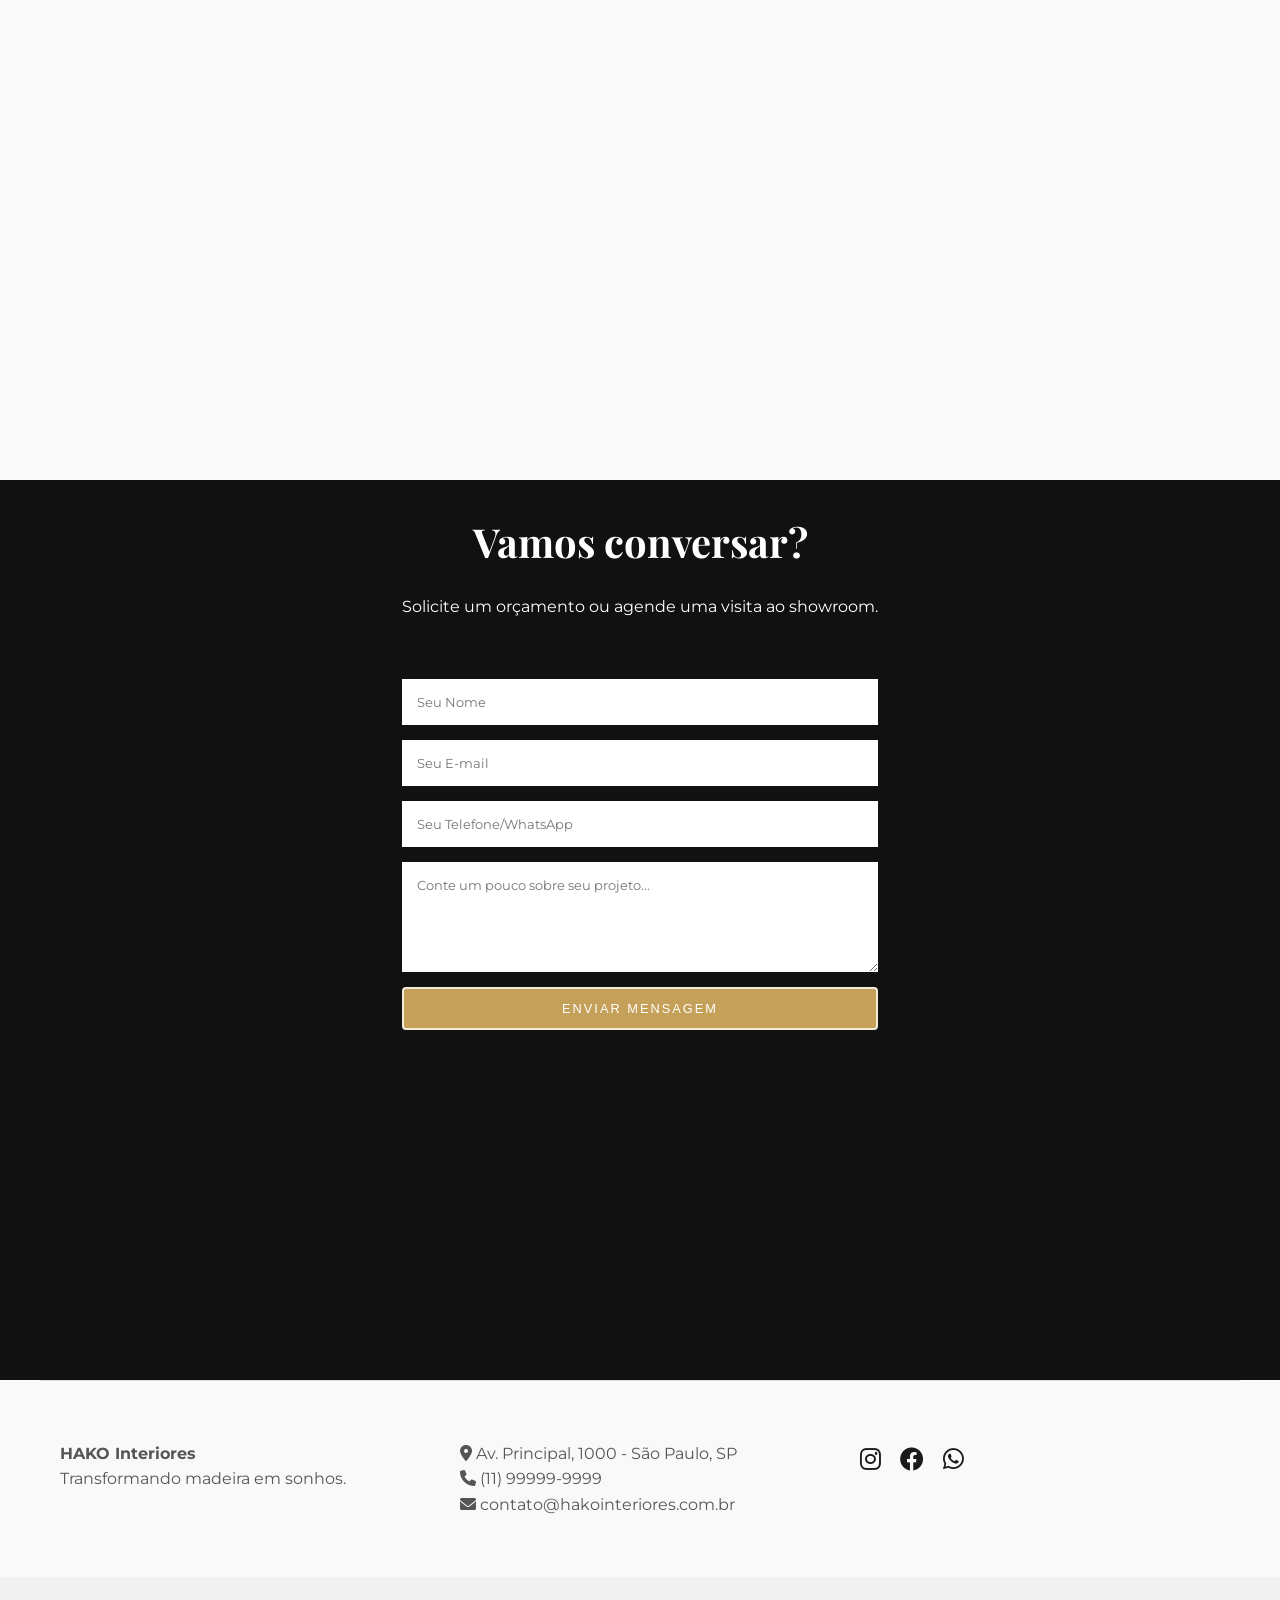
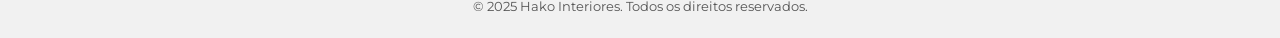
==== commit 5507c9b9: "style: ajustes de formatação e texto do menu (Contato)" ====
--- a/index.html
+++ b/index.html
@@ -1,20 +1,26 @@
 <!DOCTYPE html>
 <html lang="pt-br">
+
 <head>
     <meta charset="UTF-8">
     <meta name="viewport" content="width=device-width, initial-scale=1.0">
-    <meta name="description" content="Móveis planejados de alto padrão, design exclusivo e acabamento premium. Hako Interiores transforma ambientes com marcenaria sob medida.">
+    <meta name="description"
+        content="Móveis planejados de alto padrão, design exclusivo e acabamento premium. Hako Interiores transforma ambientes com marcenaria sob medida.">
     <link rel="preconnect" href="https://fonts.googleapis.com">
     <link rel="preconnect" href="https://fonts.gstatic.com" crossorigin>
     <meta property="og:title" content="Hako Interiores | Móveis Planejados de Alto Padrão">
-    <meta property="og:description" content="Móveis planejados de alto padrão com design exclusivo e acabamento premium.">
+    <meta property="og:description"
+        content="Móveis planejados de alto padrão com design exclusivo e acabamento premium.">
     <title>Hako Interiores | Móveis Planejados de Alto Padrão</title>
     <!-- Fontes do Google (Elegantes e Modernas) -->
-    <link href="https://fonts.googleapis.com/css2?family=Montserrat:wght@300;400;600&family=Playfair+Display:ital,wght@0,400;0,700;1,400&display=swap" rel="stylesheet">
+    <link
+        href="https://fonts.googleapis.com/css2?family=Montserrat:wght@300;400;600&family=Playfair+Display:ital,wght@0,400;0,700;1,400&display=swap"
+        rel="stylesheet">
     <!-- Ícones -->
     <link rel="stylesheet" href="https://cdnjs.cloudflare.com/ajax/libs/font-awesome/6.0.0/css/all.min.css">
     <link rel="stylesheet" href="index.css">
 </head>
+
 <body>
 
     <!-- Cabeçalho / Menu -->
@@ -27,143 +33,151 @@
                     <li><a href="#sobre">A Marca</a></li>
                     <li><a href="#portfolio">Projetos</a></li>
                     <li><a href="#diferenciais">Diferenciais</a></li>
-                    <li><a href="#contato" class="btn-contato">Orçamento</a></li>
+                    <li><a href="#contato" class="btn-contato">Contato</a></li>
                 </ul>
-                <div class="hamburger" aria-label="Abrir menu" role="button" aria-controls="primary-navigation" aria-expanded="false">
+                <div class="hamburger" aria-label="Abrir menu" role="button" aria-controls="primary-navigation"
+                    aria-expanded="false">
                     <i class="fas fa-bars"></i>
                 </div>
             </nav>
         </div>
     </header>
     <main id="main-content">
-    <!-- Seção Hero (Capa) -->
-    <section id="home" class="hero" tabindex="-1">
-        <div class="hero-content">
-            <h1>A Arte de Morar Bem</h1>
-            <p>Móveis planejados com design exclusivo e acabamento impecável.</p>
-            <a href="#portfolio" class="btn-primary">Ver Projetos</a>
-        </div>
-    </section>
+        <!-- Seção Hero (Capa) -->
+        <section id="home" class="hero" tabindex="-1">
+            <div class="hero-content">
+                <h1>A Arte de Morar Bem</h1>
+                <p>Móveis planejados com design exclusivo e acabamento impecável.</p>
+                <a href="#portfolio" class="btn-primary">Ver Projetos</a>
+            </div>
+        </section>
 
-    <!-- Sobre -->
-    <section id="sobre" class="section" tabindex="-1">
-        <div class="container split-screen">
-            <div class="text-block">
-                <h2>Essência e Tradição</h2>
-                <p>Assim como a referência que você busca, nossa marcenaria une a tecnologia de ponta com o cuidado artesanal. Cada peça é desenhada para se integrar perfeitamente ao seu espaço, valorizando a arquitetura e o conforto.</p>
-                <p>Trabalhamos com as melhores matérias-primas do mercado, garantindo durabilidade e sofisticação.</p>
+        <!-- Sobre -->
+        <section id="sobre" class="section" tabindex="-1">
+            <div class="container split-screen">
+                <div class="text-block">
+                    <h2>Essência e Tradição</h2>
+                    <p>Assim como a referência que você busca, nossa marcenaria une a tecnologia de ponta com o cuidado
+                        artesanal. Cada peça é desenhada para se integrar perfeitamente ao seu espaço, valorizando a
+                        arquitetura e o conforto.</p>
+                    <p>Trabalhamos com as melhores matérias-primas do mercado, garantindo durabilidade e sofisticação.
+                    </p>
+                </div>
+                <div class="image-block">
+                    <img src="images/marceneiro-trabalhando.png" alt="Marceneiro trabalhando" loading="lazy"
+                        decoding="async">
+                </div>
             </div>
-            <div class="image-block">
-                <img src="images/marceneiro-trabalhando.png" alt="Marceneiro trabalhando" loading="lazy" decoding="async">
-            </div>
-        </div>
-    </section>
+        </section>
 
-    <!-- Portfólio / Galeria -->
-    <section id="portfolio" class="section bg-light" tabindex="-1">
-        <div class="container">
-            <div class="section-header">
-                <h2>Nossos Projetos</h2>
-                <p>Inspire-se com ambientes transformados.</p>
-            </div>
-            
-            <div class="gallery-grid">
-                <div class="gallery-item">
-                    <img src="images/cozinha-planejada.png" alt="Cozinha Planejada" loading="lazy" decoding="async">
-                    <div class="overlay">
-                        <h3>Cozinhas</h3>
+        <!-- Portfólio / Galeria -->
+        <section id="portfolio" class="section bg-light" tabindex="-1">
+            <div class="container">
+                <div class="section-header">
+                    <h2>Nossos Projetos</h2>
+                    <p>Inspire-se com ambientes transformados.</p>
+                </div>
+
+                <div class="gallery-grid">
+                    <div class="gallery-item">
+                        <img src="images/cozinha-planejada.png" alt="Cozinha Planejada" loading="lazy" decoding="async">
+                        <div class="overlay">
+                            <h3>Cozinhas</h3>
+                        </div>
                     </div>
-                </div>
-                <div class="gallery-item">
-                    <img src="images/dormitorio-luxo.jpg" alt="Dormitório" loading="lazy" decoding="async">
-                    <div class="overlay">
-                        <h3>Dormitórios</h3>
+                    <div class="gallery-item">
+                        <img src="images/dormitorio-luxo.jpg" alt="Dormitório" loading="lazy" decoding="async">
+                        <div class="overlay">
+                            <h3>Dormitórios</h3>
+                        </div>
                     </div>
-                </div>
-                <div class="gallery-item">
-                    <img src="images/living-home.jpg" alt="Living" loading="lazy" decoding="async">
-                    <div class="overlay">
-                        <h3>Living & Home</h3>
+                    <div class="gallery-item">
+                        <img src="images/living-home.jpg" alt="Living" loading="lazy" decoding="async">
+                        <div class="overlay">
+                            <h3>Living & Home</h3>
+                        </div>
                     </div>
-                </div>
-                <div class="gallery-item">
-                    <img src="images/banheiros-luxo.jpg" alt="Banheiros" loading="lazy" decoding="async">
-                    <div class="overlay">
-                        <h3>Banheiros</h3>
+                    <div class="gallery-item">
+                        <img src="images/banheiros-luxo.jpg" alt="Banheiros" loading="lazy" decoding="async">
+                        <div class="overlay">
+                            <h3>Banheiros</h3>
+                        </div>
                     </div>
                 </div>
             </div>
-        </div>
-    </section>
+        </section>
 
-    <!-- Diferenciais -->
-    <section id="diferenciais" class="section" tabindex="-1">
-        <div class="container">
-            <div class="features-grid">
-                <div class="feature-card">
-                    <i class="fas fa-pencil-ruler"></i>
-                    <h3>Design Personalizado</h3>
-                    <p>Projetos 100% sob medida para sua necessidade.</p>
-                </div>
-                <div class="feature-card">
-                    <i class="fas fa-gem"></i>
-                    <h3>Acabamento Premium</h3>
-                    <p>Ferragens e materiais de altíssima qualidade.</p>
-                </div>
-                <div class="feature-card">
-                    <i class="fas fa-clock"></i>
-                    <h3>Entrega Pontual</h3>
-                    <p>Respeito absoluto aos prazos acordados.</p>
+        <!-- Diferenciais -->
+        <section id="diferenciais" class="section" tabindex="-1">
+            <div class="container">
+                <div class="features-grid">
+                    <div class="feature-card">
+                        <i class="fas fa-pencil-ruler"></i>
+                        <h3>Design Personalizado</h3>
+                        <p>Projetos 100% sob medida para sua necessidade.</p>
+                    </div>
+                    <div class="feature-card">
+                        <i class="fas fa-gem"></i>
+                        <h3>Acabamento Premium</h3>
+                        <p>Ferragens e materiais de altíssima qualidade.</p>
+                    </div>
+                    <div class="feature-card">
+                        <i class="fas fa-clock"></i>
+                        <h3>Entrega Pontual</h3>
+                        <p>Respeito absoluto aos prazos acordados.</p>
+                    </div>
                 </div>
             </div>
-        </div>
-    </section>
+        </section>
 
-    <!-- Contato -->
-    <section id="contato" class="section bg-dark" tabindex="-1">
-        <div class="container">
-            <div class="section-header text-white">
-                <h2>Vamos conversar?</h2>
-                <p>Solicite um orçamento ou agende uma visita ao showroom.</p>
+        <!-- Contato -->
+        <section id="contato" class="section bg-dark" tabindex="-1">
+            <div class="container">
+                <div class="section-header text-white">
+                    <h2>Vamos conversar?</h2>
+                    <p>Solicite um orçamento ou agende uma visita ao showroom.</p>
+                </div>
+                <form class="contact-form">
+                    <input type="text" placeholder="Seu Nome" required>
+                    <input type="email" placeholder="Seu E-mail" required>
+                    <input type="tel" placeholder="Seu Telefone/WhatsApp" required>
+                    <textarea placeholder="Conte um pouco sobre seu projeto..." rows="5"></textarea>
+                    <button type="submit" class="btn-primary">Enviar Mensagem</button>
+                </form>
             </div>
-            <form class="contact-form">
-                <input type="text" placeholder="Seu Nome" required>
-                <input type="email" placeholder="Seu E-mail" required>
-                <input type="tel" placeholder="Seu Telefone/WhatsApp" required>
-                <textarea placeholder="Conte um pouco sobre seu projeto..." rows="5"></textarea>
-                <button type="submit" class="btn-primary">Enviar Mensagem</button>
-            </form>
-        </div>
-    </section>
+        </section>
 
-    <!-- Footer -->
-    <footer>
-        <div class="container footer-content">
-            <div class="footer-info">
-                <h4>HAKO Interiores</h4>
-                <p>Transformando madeira em sonhos.</p>
+        <!-- Footer -->
+        <footer>
+            <div class="container footer-content">
+                <div class="footer-info">
+                    <h4>HAKO Interiores</h4>
+                    <p>Transformando madeira em sonhos.</p>
+                </div>
+                <div class="footer-contact">
+                    <p><i class="fas fa-map-marker-alt"></i> Av. Principal, 1000 - São Paulo, SP</p>
+                    <p><i class="fas fa-phone"></i> (11) 99999-9999</p>
+                    <p><i class="fas fa-envelope"></i> contato@hakointeriores.com.br</p>
+                </div>
+                <div class="footer-social">
+                    <a href="#" aria-label="Instagram"><i class="fab fa-instagram"></i></a>
+                    <a href="#" aria-label="Facebook"><i class="fab fa-facebook"></i></a>
+                    <a href="#" aria-label="WhatsApp"><i class="fab fa-whatsapp"></i></a>
+                </div>
             </div>
-            <div class="footer-contact">
-                <p><i class="fas fa-map-marker-alt"></i> Av. Principal, 1000 - São Paulo, SP</p>
-                <p><i class="fas fa-phone"></i> (11) 99999-9999</p>
-                <p><i class="fas fa-envelope"></i> contato@hakointeriores.com.br</p>
+            <div class="copyright">
+                <p>&copy; 2025 Hako Interiores. Todos os direitos reservados.</p>
             </div>
-            <div class="footer-social">
-                <a href="#" aria-label="Instagram"><i class="fab fa-instagram"></i></a>
-                <a href="#" aria-label="Facebook"><i class="fab fa-facebook"></i></a>
-                <a href="#" aria-label="WhatsApp"><i class="fab fa-whatsapp"></i></a>
-            </div>
-        </div>
-        <div class="copyright">
-            <p>&copy; 2025 Hako Interiores. Todos os direitos reservados.</p>
-        </div>
-    </footer>
+        </footer>
     </main>
 
     <div class="scroll-hint-stack" aria-hidden="true">
-        <button class="scroll-hint-btn" type="button" data-dir="up" aria-label="Deslize para cima"><i class="fas fa-hand-point-up"></i></button>
-        <button class="scroll-hint-btn" type="button" data-dir="down" aria-label="Deslize para baixo"><i class="fas fa-hand-point-down"></i></button>
+        <button class="scroll-hint-btn" type="button" data-dir="up" aria-label="Deslize para cima"><i
+                class="fas fa-hand-point-up"></i></button>
+        <button class="scroll-hint-btn" type="button" data-dir="down" aria-label="Deslize para baixo"><i
+                class="fas fa-hand-point-down"></i></button>
     </div>
     <script src="index.js"></script>
 </body>
-</html>
+
+</html>
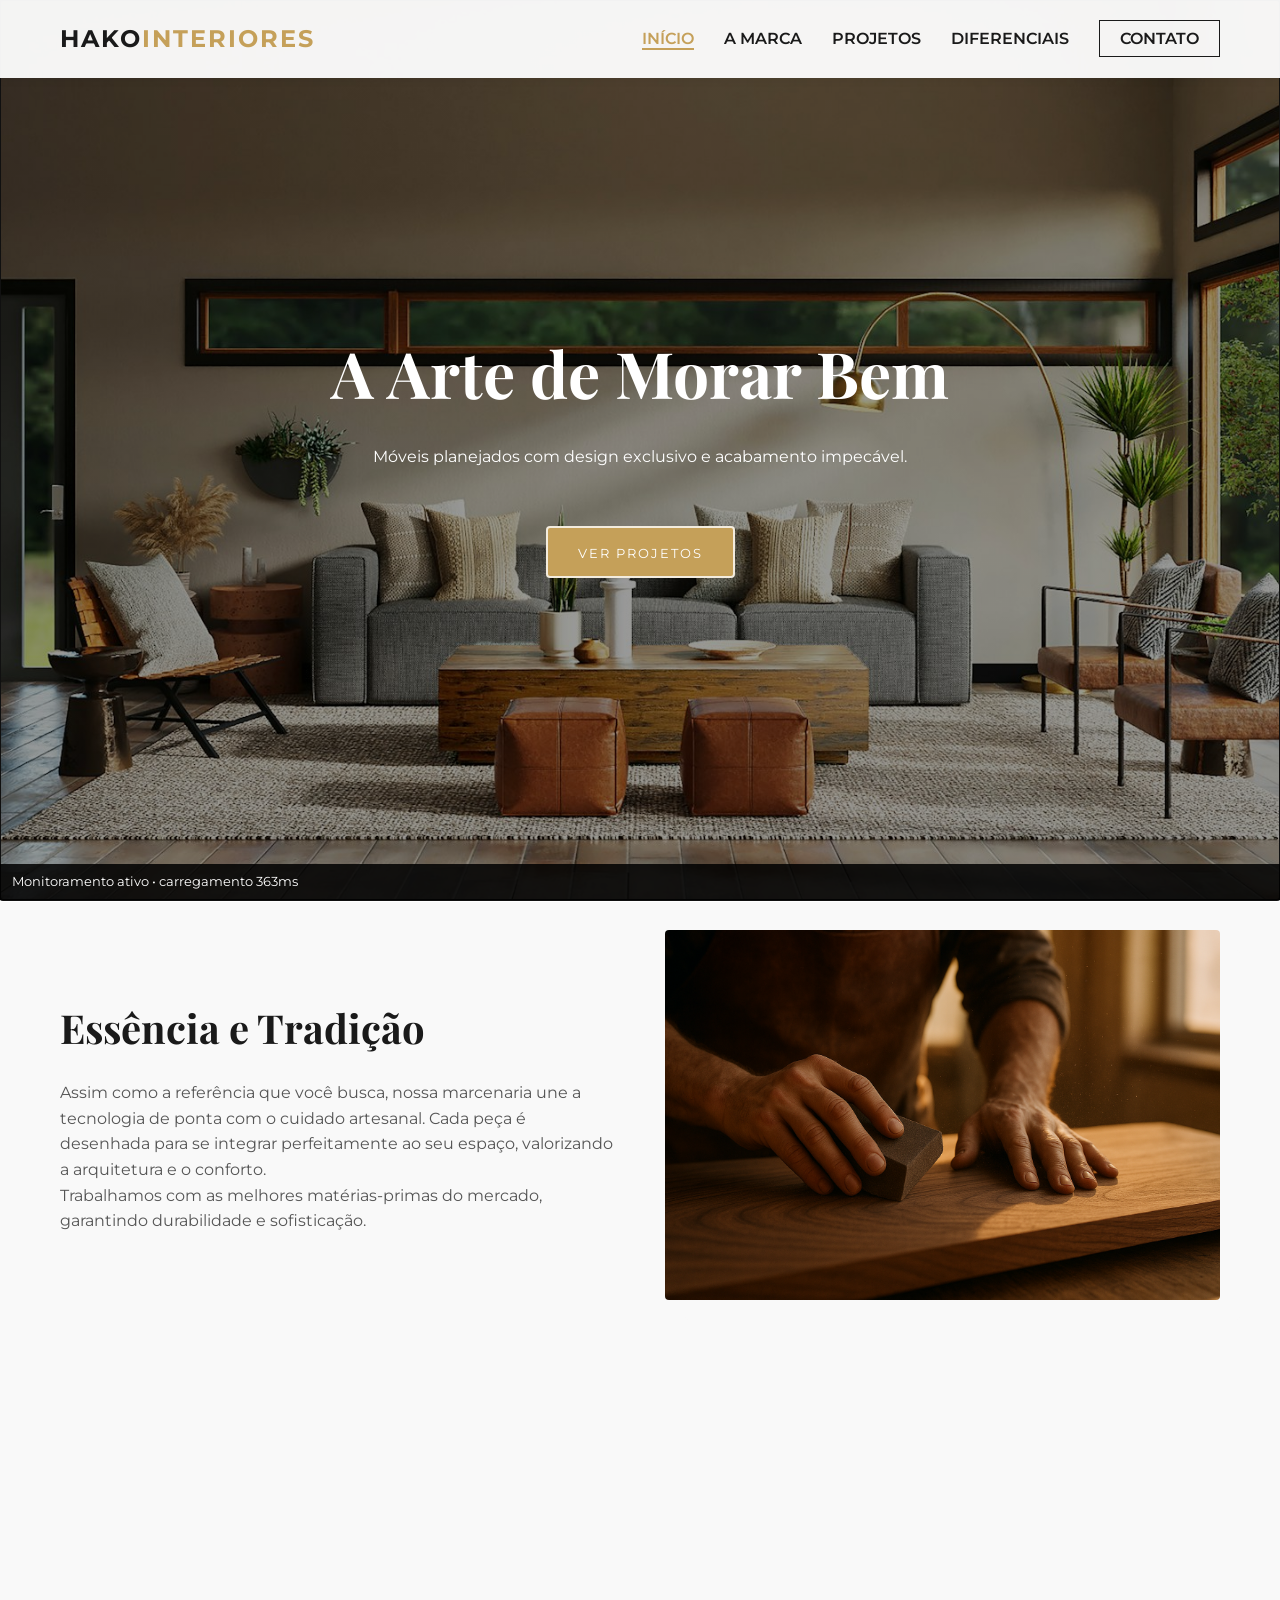
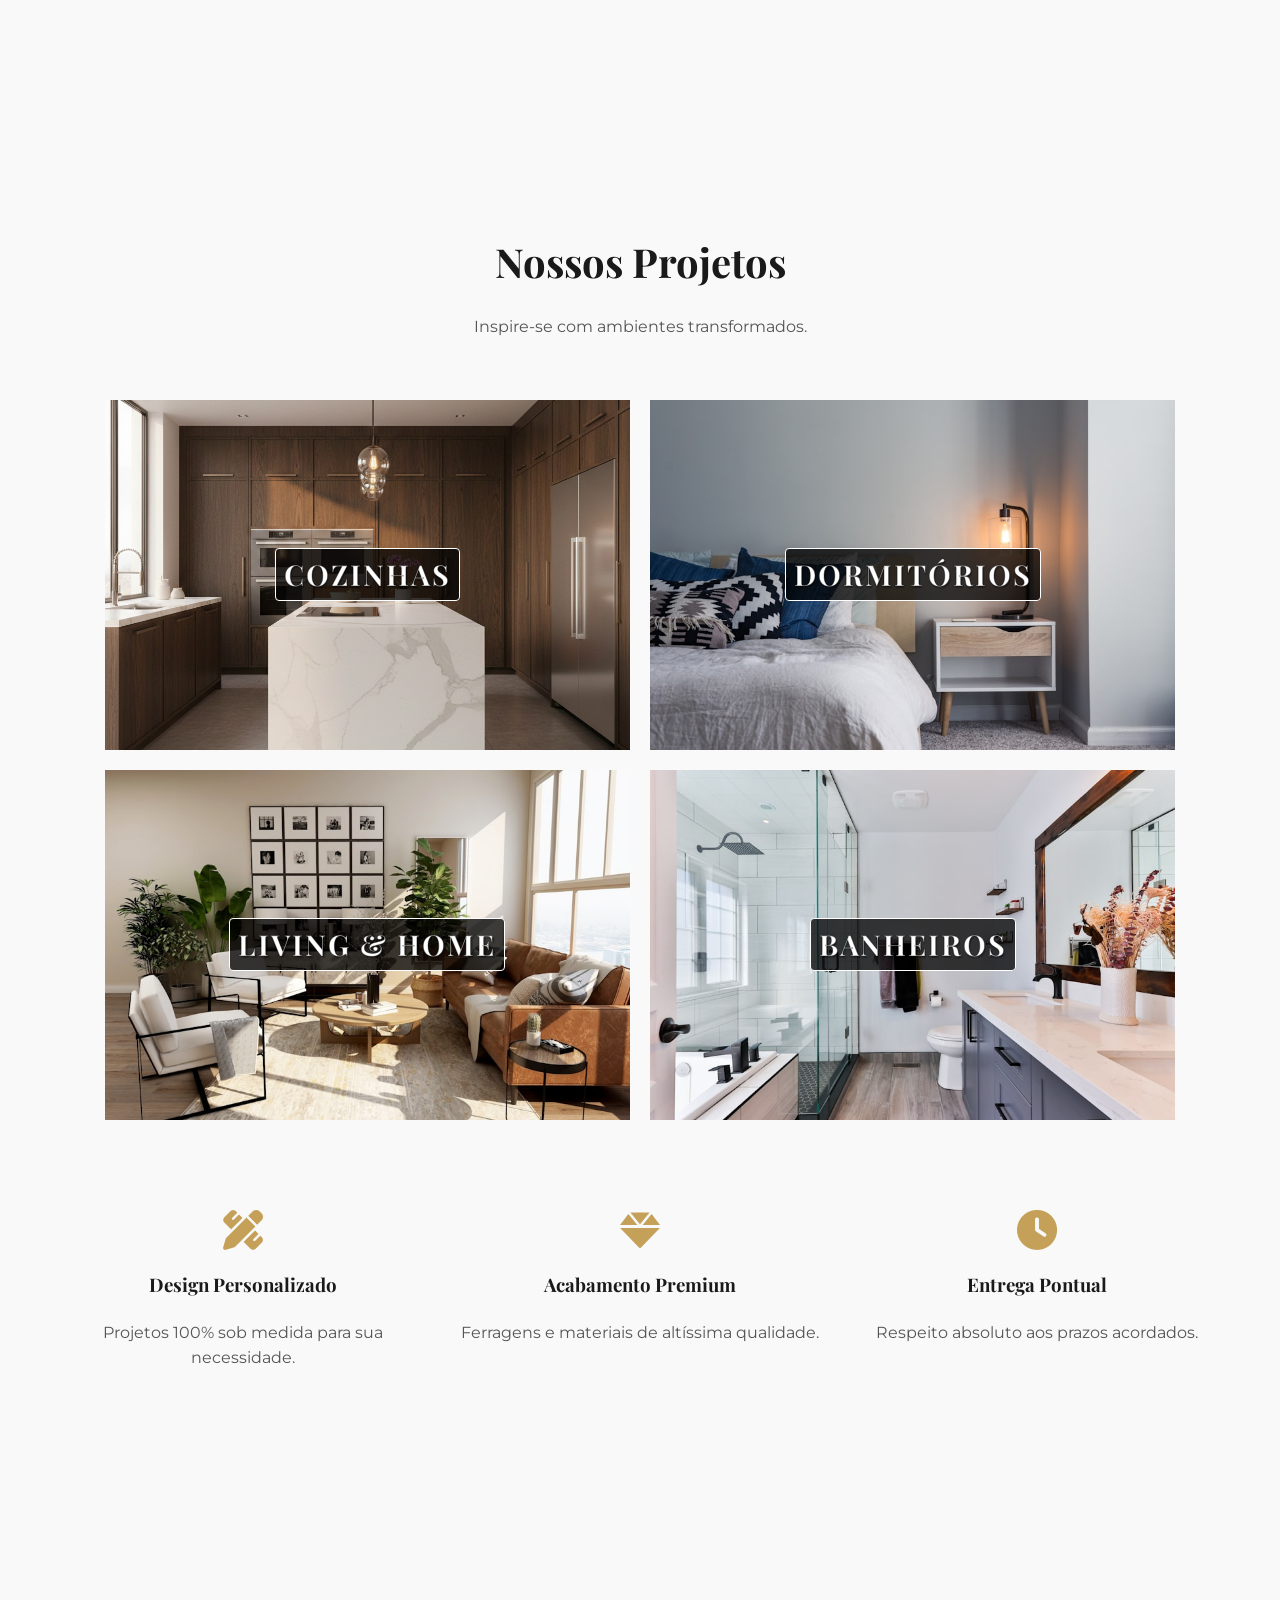
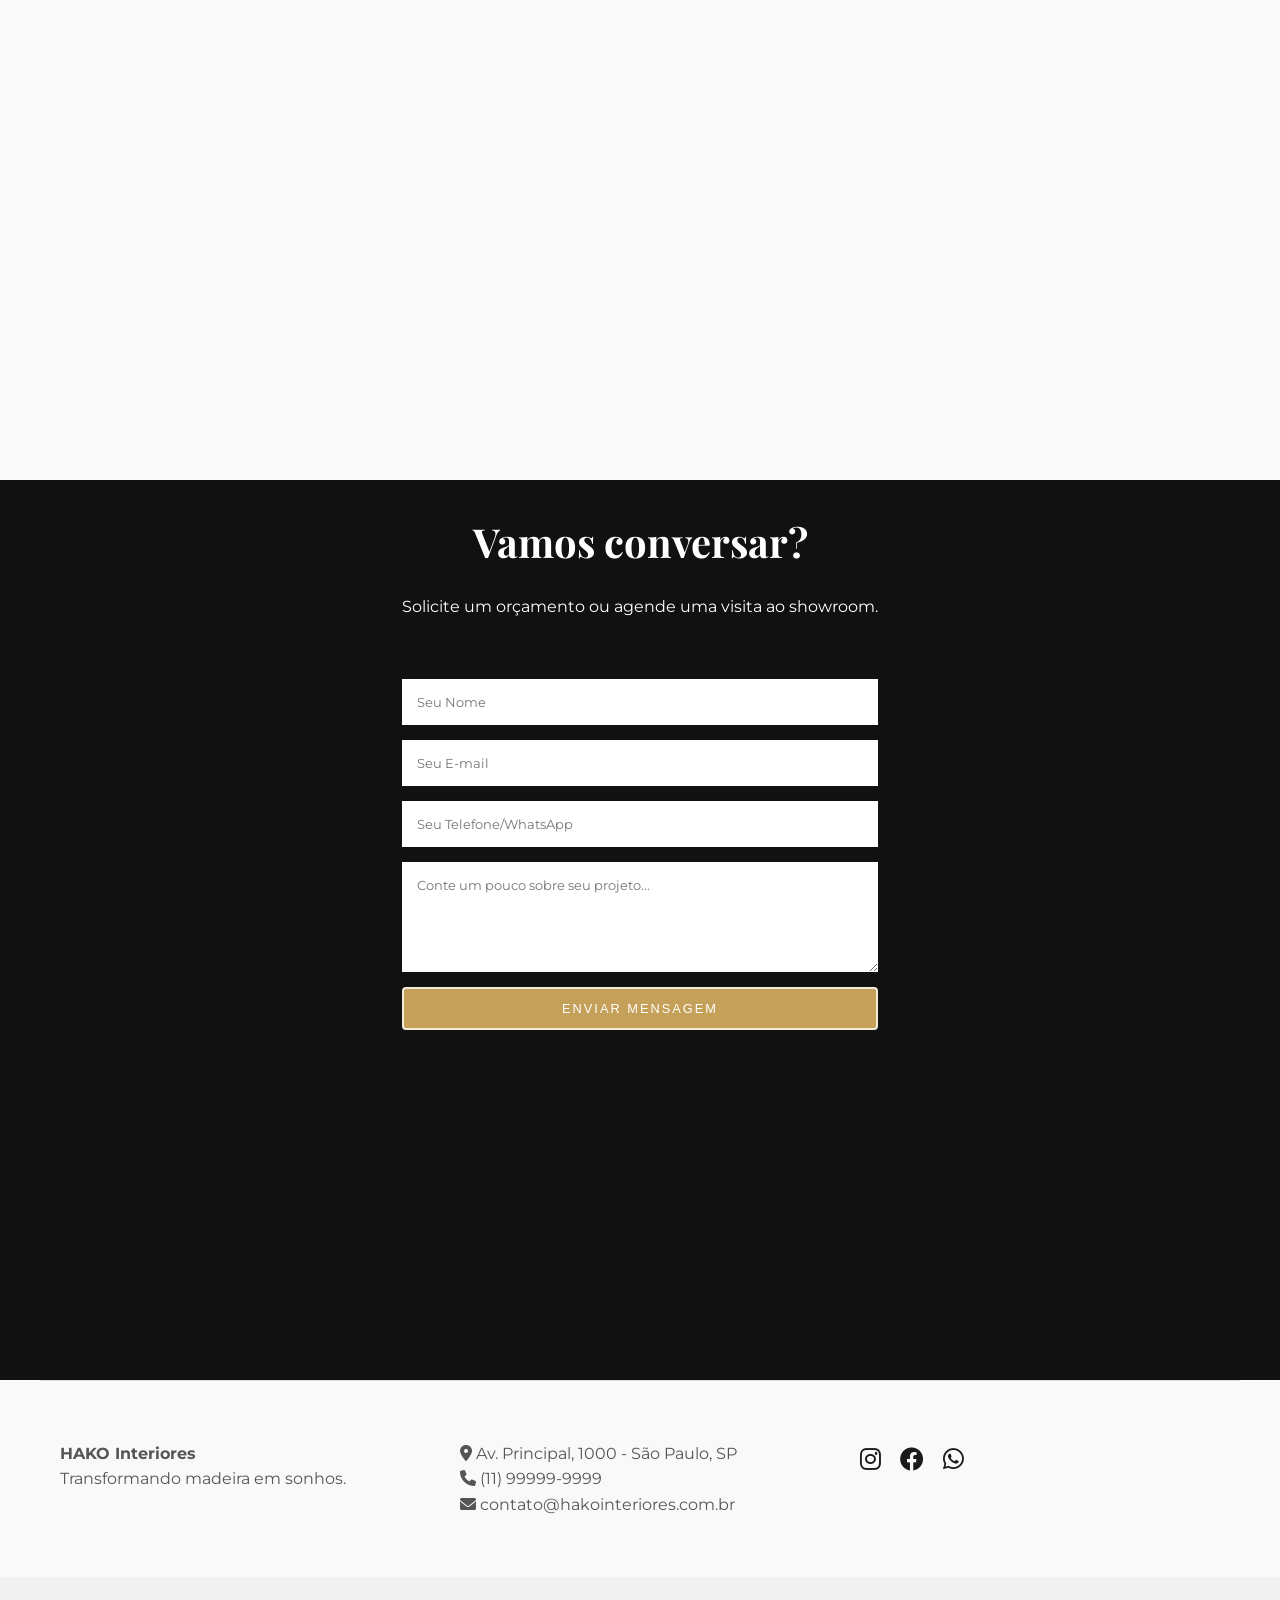
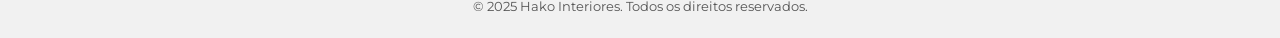
==== commit 5a50e310: "fix: deploy forçado com restart de container e atualização de cache" ====
--- a/index.html
+++ b/index.html
@@ -1,6 +1,6 @@
 <!DOCTYPE html>
 <html lang="pt-br">
-
+<!-- Version: 1.0.2 - Force Cache Update -->
 <head>
     <meta charset="UTF-8">
     <meta name="viewport" content="width=device-width, initial-scale=1.0">
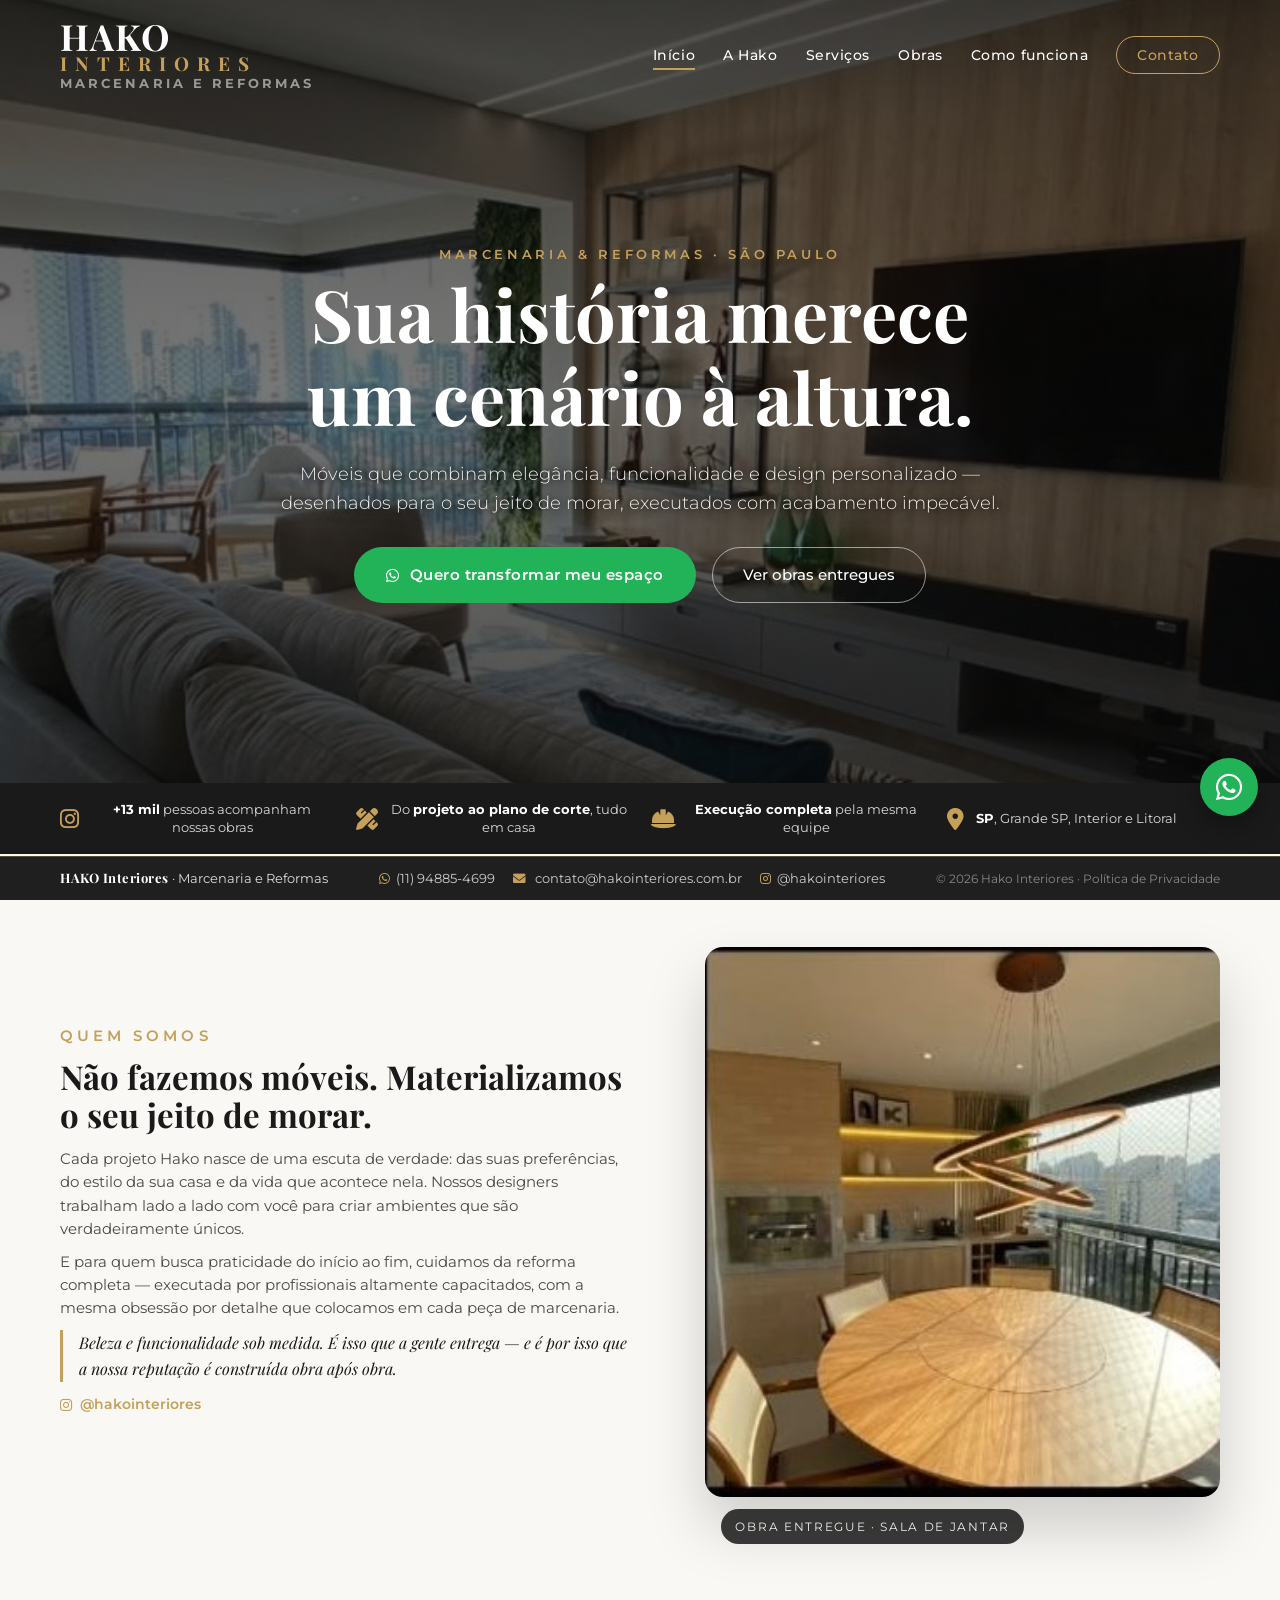
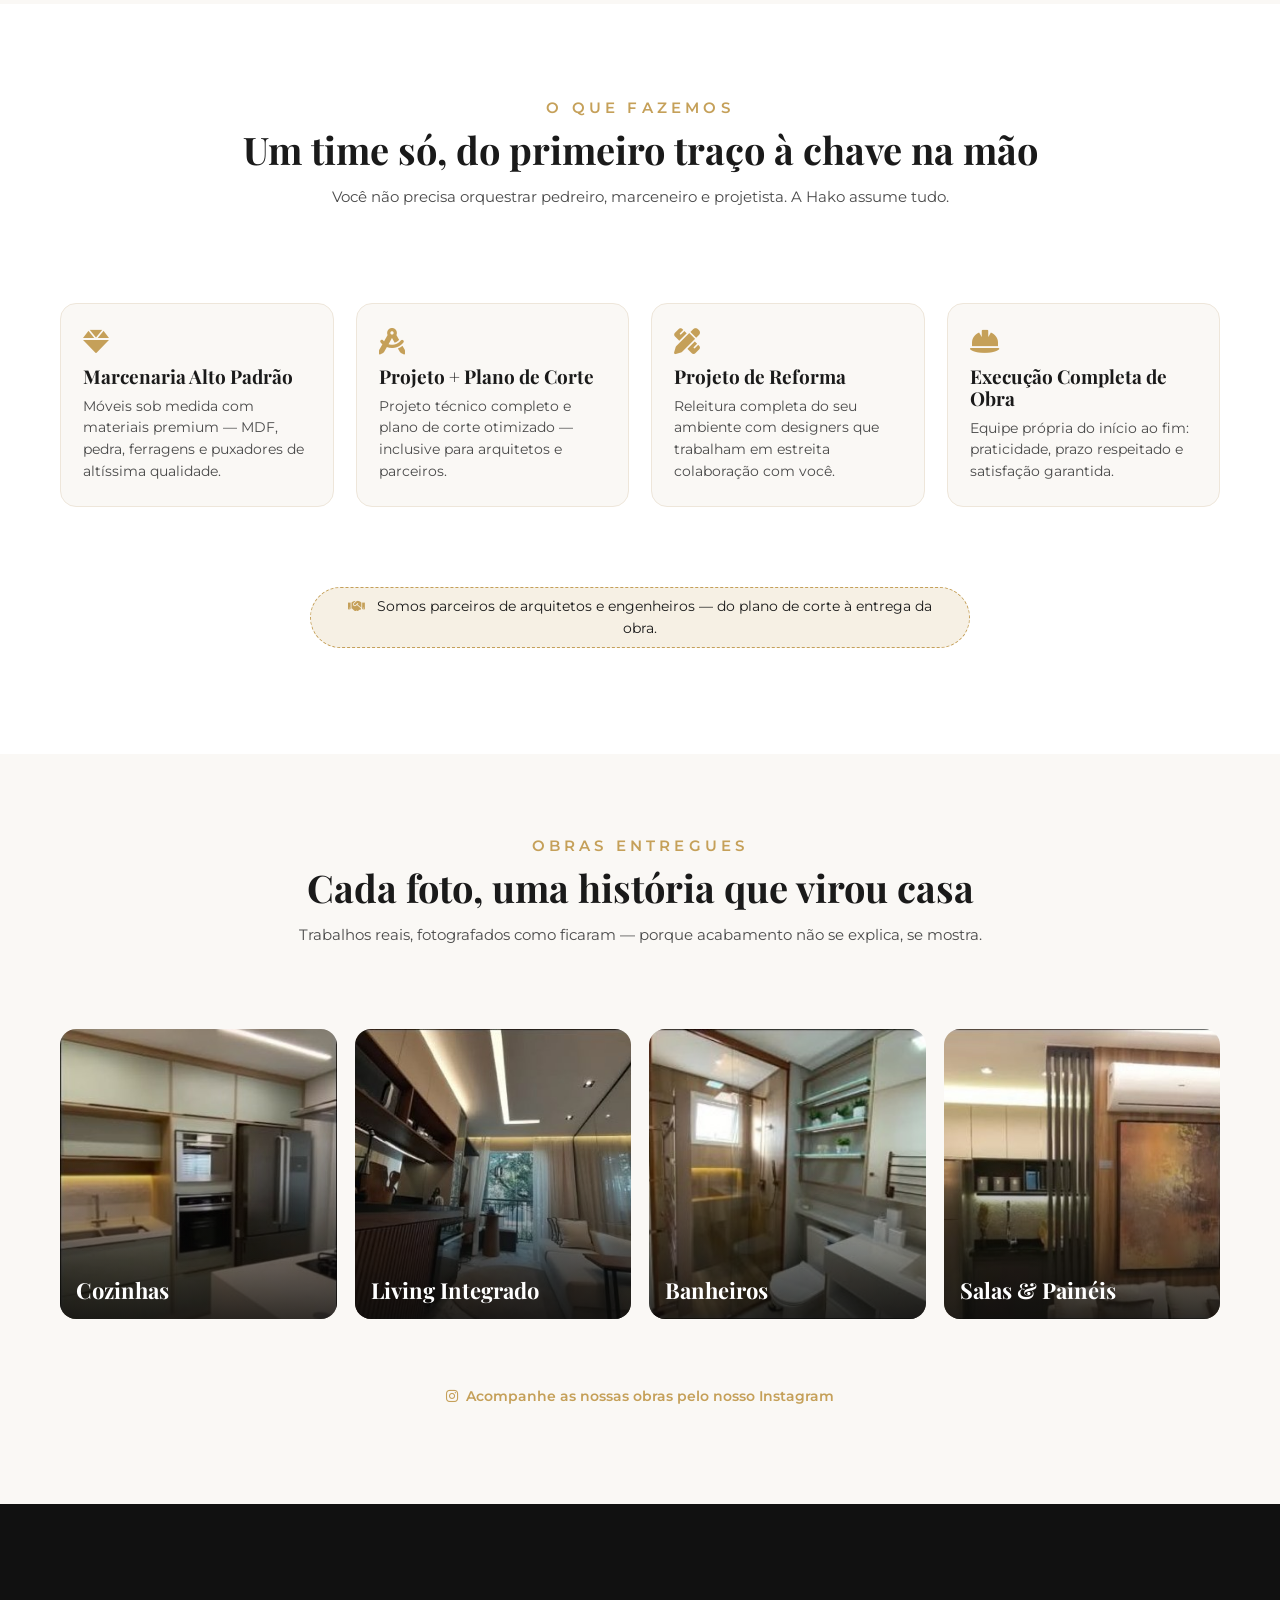
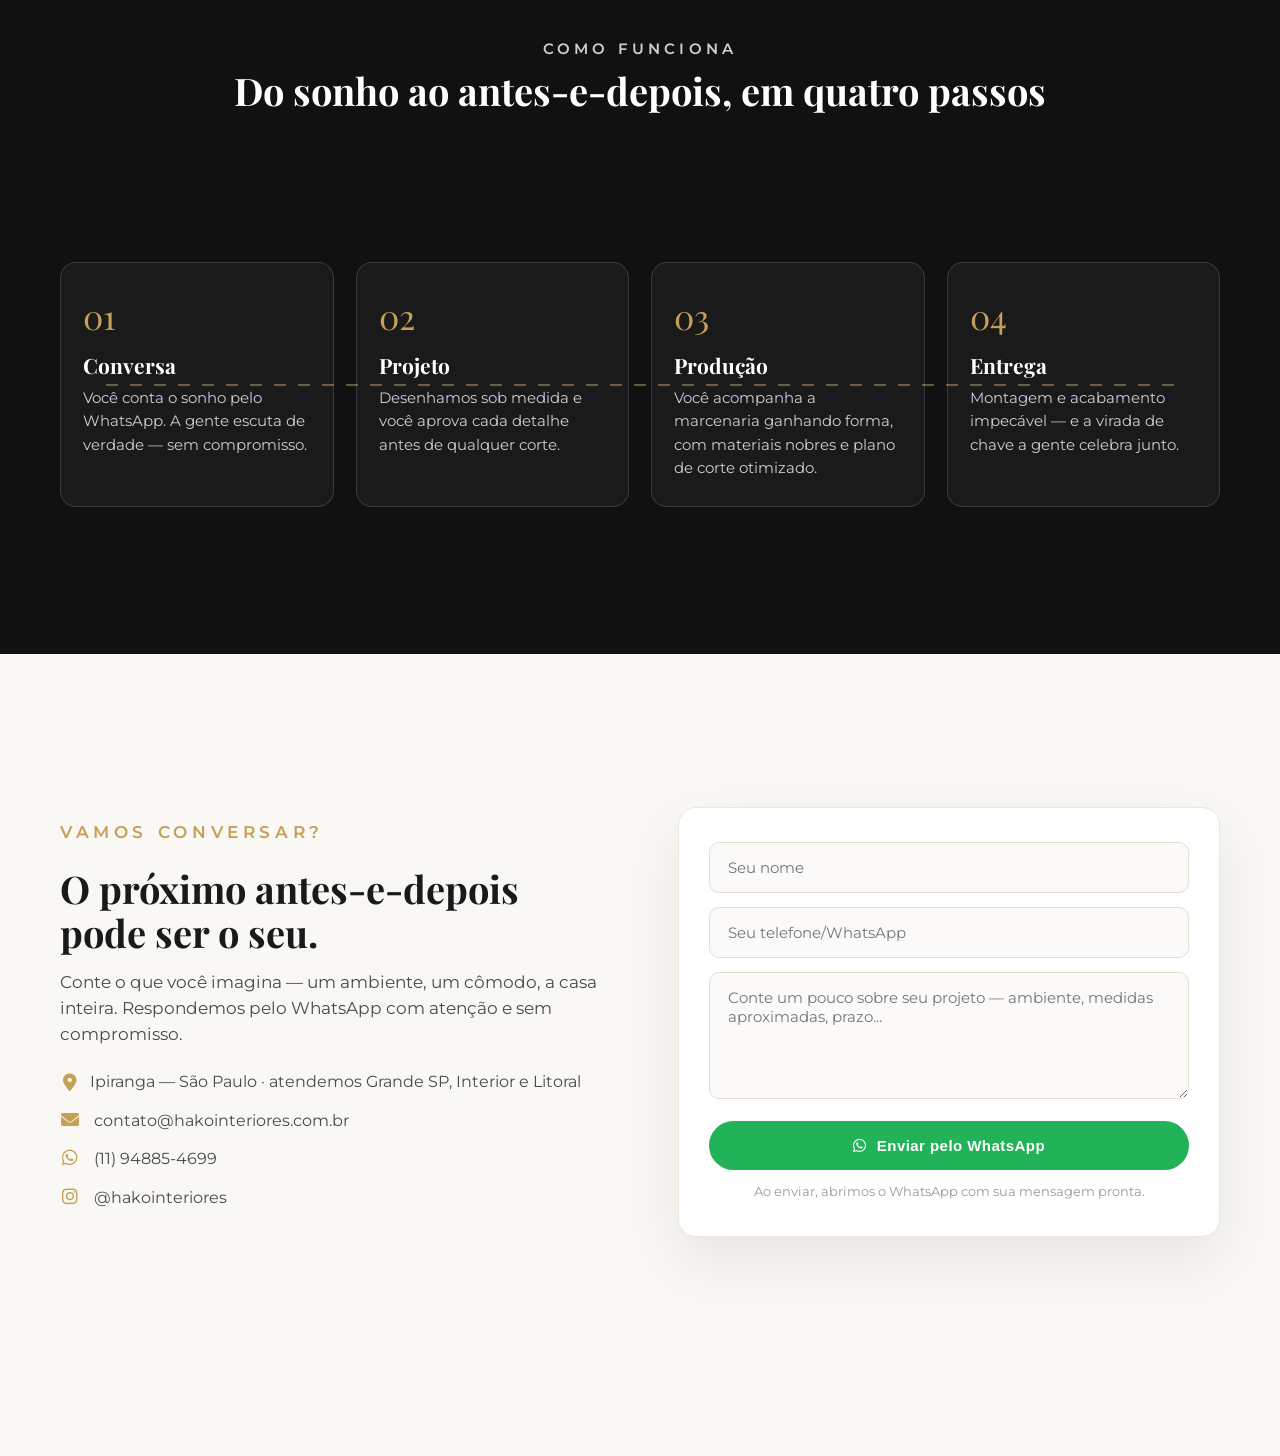
==== commit a4bc9c6d: "feat: nova LP v2 com fotos reais, dados reais de contato e UX mobile - LP reescrita a partir da anál" ====
--- a/index.html
+++ b/index.html
@@ -1,22 +1,23 @@
 <!DOCTYPE html>
 <html lang="pt-br">
-<!-- Version: 1.0.2 - Force Cache Update -->
+<!-- Version: 2.0.0 - LP inspiracional -->
 <head>
     <meta charset="UTF-8">
     <meta name="viewport" content="width=device-width, initial-scale=1.0">
     <meta name="description"
-        content="Móveis planejados de alto padrão, design exclusivo e acabamento premium. Hako Interiores transforma ambientes com marcenaria sob medida.">
+        content="Marcenaria de alto padrão, reformas e execução completa de obra em São Paulo. A Hako transforma madeira em cenários de vida — do projeto à entrega.">
+    <meta property="og:title" content="Hako Interiores | Marcenaria e Reformas de Alto Padrão">
+    <meta property="og:description"
+        content="Beleza e funcionalidade sob medida. Marcenaria, reforma e execução completa de obra.">
+    <meta property="og:image" content="images/obra-hero.jpg">
+    <meta property="og:type" content="website">
+    <link rel="icon" href="data:image/svg+xml,%3Csvg xmlns='http://www.w3.org/2000/svg' viewBox='0 0 64 64'%3E%3Crect width='64' height='64' rx='10' fill='%231a1a1a'/%3E%3Ctext x='32' y='44' font-family='Georgia,serif' font-size='36' fill='%23c5a059' text-anchor='middle'%3EH%3C/text%3E%3C/svg%3E">
     <link rel="preconnect" href="https://fonts.googleapis.com">
     <link rel="preconnect" href="https://fonts.gstatic.com" crossorigin>
-    <meta property="og:title" content="Hako Interiores | Móveis Planejados de Alto Padrão">
-    <meta property="og:description"
-        content="Móveis planejados de alto padrão com design exclusivo e acabamento premium.">
-    <title>Hako Interiores | Móveis Planejados de Alto Padrão</title>
-    <!-- Fontes do Google (Elegantes e Modernas) -->
+    <title>Hako Interiores | Marcenaria e Reformas de Alto Padrão</title>
     <link
-        href="https://fonts.googleapis.com/css2?family=Montserrat:wght@300;400;600&family=Playfair+Display:ital,wght@0,400;0,700;1,400&display=swap"
+        href="https://fonts.googleapis.com/css2?family=Montserrat:wght@300;400;500;600&family=Playfair+Display:ital,wght@0,400;0,600;0,700;1,400&display=swap"
         rel="stylesheet">
-    <!-- Ícones -->
     <link rel="stylesheet" href="https://cdnjs.cloudflare.com/ajax/libs/font-awesome/6.0.0/css/all.min.css">
     <link rel="stylesheet" href="index.css">
 </head>
@@ -26,158 +27,260 @@
     <!-- Cabeçalho / Menu -->
     <header id="header">
         <div class="container">
-            <a href="#home" class="logo" aria-label="Início">HAKO<span>INTERIORES</span></a>
+            <a href="#home" class="logo" aria-label="Início">HAKO<span>INTERIORES</span>
+                <em>Marcenaria e Reformas</em></a>
             <nav role="navigation">
                 <ul class="nav-links" id="primary-navigation">
                     <li><a href="#home">Início</a></li>
-                    <li><a href="#sobre">A Marca</a></li>
-                    <li><a href="#portfolio">Projetos</a></li>
-                    <li><a href="#diferenciais">Diferenciais</a></li>
+                    <li><a href="#sobre">A Hako</a></li>
+                    <li><a href="#servicos">Serviços</a></li>
+                    <li><a href="#portfolio">Obras</a></li>
+                    <li><a href="#processo">Como funciona</a></li>
                     <li><a href="#contato" class="btn-contato">Contato</a></li>
                 </ul>
                 <div class="hamburger" aria-label="Abrir menu" role="button" aria-controls="primary-navigation"
-                    aria-expanded="false">
+                    aria-expanded="false" tabindex="0">
                     <i class="fas fa-bars"></i>
                 </div>
             </nav>
         </div>
     </header>
+
     <main id="main-content">
-        <!-- Seção Hero (Capa) -->
+        <!-- Hero -->
         <section id="home" class="hero" tabindex="-1">
             <div class="hero-content">
-                <h1>A Arte de Morar Bem</h1>
-                <p>Móveis planejados com design exclusivo e acabamento impecável.</p>
-                <a href="#portfolio" class="btn-primary">Ver Projetos</a>
-            </div>
-        </section>
-
-        <!-- Sobre -->
+                <p class="eyebrow">Marcenaria &amp; Reformas · São Paulo</p>
+                <h1>Sua história merece um cenário à altura.</h1>
+                <p class="hero-sub">Móveis que combinam elegância, funcionalidade e design personalizado —
+                    desenhados para o seu jeito de morar, executados com acabamento impecável.</p>
+                <div class="hero-ctas">
+                    <a href="https://wa.me/5511948854699?text=Ol%C3%A1%2C%20Hako!%20Quero%20transformar%20meu%20espa%C3%A7o.%20Podemos%20conversar%3F"
+                        class="btn-primary btn-whatsapp" target="_blank" rel="noopener">
+                        <i class="fab fa-whatsapp"></i> Quero transformar meu espaço
+                    </a>
+                    <a href="#portfolio" class="btn-ghost">Ver obras entregues</a>
+                </div>
+            </div>
+            <!-- Prova / Faixa de credibilidade -->
+            <div class="trust-bar">
+                <div class="container trust-grid">
+                    <div class="trust-item"><i class="fab fa-instagram"></i>
+                        <span><strong>+13 mil</strong> pessoas acompanham nossas obras</span></div>
+                    <div class="trust-item"><i class="fas fa-pencil-ruler"></i>
+                        <span>Do <strong>projeto ao plano de corte</strong>, tudo em casa</span></div>
+                    <div class="trust-item"><i class="fas fa-helmet-safety"></i>
+                        <span><strong>Execução completa</strong> pela mesma equipe</span></div>
+                    <div class="trust-item"><i class="fas fa-map-marker-alt"></i>
+                        <span><strong>SP</strong>, Grande SP, Interior e Litoral</span></div>
+                </div>
+            </div>
+        </section>
+
+        <!-- Sobre / Manifesto -->
         <section id="sobre" class="section" tabindex="-1">
             <div class="container split-screen">
-                <div class="text-block">
-                    <h2>Essência e Tradição</h2>
-                    <p>Assim como a referência que você busca, nossa marcenaria une a tecnologia de ponta com o cuidado
-                        artesanal. Cada peça é desenhada para se integrar perfeitamente ao seu espaço, valorizando a
-                        arquitetura e o conforto.</p>
-                    <p>Trabalhamos com as melhores matérias-primas do mercado, garantindo durabilidade e sofisticação.
-                    </p>
-                </div>
-                <div class="image-block">
-                    <img src="images/marceneiro-trabalhando.png" alt="Marceneiro trabalhando" loading="lazy"
-                        decoding="async">
-                </div>
-            </div>
-        </section>
-
-        <!-- Portfólio / Galeria -->
-        <section id="portfolio" class="section bg-light" tabindex="-1">
+                <div class="image-block reveal">
+                    <img src="images/obra-jantar.jpg" alt="Sala de jantar planejada pela Hako com pendente escultural"
+                        loading="lazy" decoding="async">
+                    <div class="image-caption">Obra entregue · Sala de jantar</div>
+                </div>
+                <div class="text-block reveal">
+                    <p class="eyebrow">Quem somos</p>
+                    <h2>Não fazemos móveis. Materializamos o seu jeito de morar.</h2>
+                    <p>Cada projeto Hako nasce de uma escuta de verdade: das suas preferências, do estilo da sua
+                        casa e da vida que acontece nela. Nossos designers trabalham lado a lado com você para
+                        criar ambientes que são verdadeiramente únicos.</p>
+                    <img class="img-inline-mobile" src="images/obra-jantar.jpg"
+                        alt="Sala de jantar planejada pela Hako" loading="lazy" decoding="async">
+                    <p>E para quem busca praticidade do início ao fim, cuidamos da reforma completa —
+                        executada por profissionais altamente capacitados, com a mesma obsessão por detalhe que
+                        colocamos em cada peça de marcenaria.</p>
+                    <p class="text-sign">Beleza e funcionalidade sob medida. É isso que a gente entrega — e é por
+                        isso que a nossa reputação é construída obra após obra.</p>
+                    <a href="https://instagram.com/hakointeriores" class="link-inline" target="_blank"
+                        rel="noopener"><i class="fab fa-instagram"></i> @hakointeriores</a>
+                </div>
+            </div>
+        </section>
+
+        <!-- Serviços -->
+        <section id="servicos" class="section bg-light" tabindex="-1">
             <div class="container">
-                <div class="section-header">
-                    <h2>Nossos Projetos</h2>
-                    <p>Inspire-se com ambientes transformados.</p>
-                </div>
-
+                <div class="section-header reveal">
+                    <p class="eyebrow">O que fazemos</p>
+                    <h2>Um time só, do primeiro traço à chave na mão</h2>
+                    <p>Você não precisa orquestrar pedreiro, marceneiro e projetista. A Hako assume tudo.</p>
+                </div>
+                <div class="features-grid">
+                    <div class="feature-card reveal">
+                        <i class="fas fa-gem"></i>
+                        <h3>Marcenaria Alto Padrão</h3>
+                        <p>Móveis sob medida com materiais premium — MDF, pedra, ferragens e puxadores de
+                            altíssima qualidade.</p>
+                    </div>
+                    <div class="feature-card reveal">
+                        <i class="fas fa-drafting-compass"></i>
+                        <h3>Projeto + Plano de Corte</h3>
+                        <p>Projeto técnico completo e plano de corte otimizado — inclusive para arquitetos e
+                            parceiros.</p>
+                    </div>
+                    <div class="feature-card reveal">
+                        <i class="fas fa-pencil-ruler"></i>
+                        <h3>Projeto de Reforma</h3>
+                        <p>Releitura completa do seu ambiente com designers que trabalham em estreita
+                            colaboração com você.</p>
+                    </div>
+                    <div class="feature-card reveal">
+                        <i class="fas fa-helmet-safety"></i>
+                        <h3>Execução Completa de Obra</h3>
+                        <p>Equipe própria do início ao fim: praticidade, prazo respeitado e satisfação
+                            garantida.</p>
+                    </div>
+                </div>
+                <p class="partners-note reveal"><i class="fas fa-handshake"></i> Somos parceiros de arquitetos e
+                    engenheiros — do plano de corte à entrega da obra.</p>
+            </div>
+        </section>
+
+        <!-- Portfólio -->
+        <section id="portfolio" class="section" tabindex="-1">
+            <div class="container">
+                <div class="section-header reveal">
+                    <p class="eyebrow">Obras entregues</p>
+                    <h2>Cada foto, uma história que virou casa</h2>
+                    <p>Trabalhos reais, fotografados como ficaram — porque acabamento não se explica, se mostra.</p>
+                </div>
                 <div class="gallery-grid">
-                    <div class="gallery-item">
-                        <img src="images/cozinha-planejada.png" alt="Cozinha Planejada" loading="lazy" decoding="async">
+                    <div class="gallery-item reveal">
+                        <img src="images/obra-cozinha.jpg" alt="Cozinha planejada com torre de eletros e ilha"
+                            loading="lazy" decoding="async">
                         <div class="overlay">
                             <h3>Cozinhas</h3>
-                        </div>
-                    </div>
-                    <div class="gallery-item">
-                        <img src="images/dormitorio-luxo.jpg" alt="Dormitório" loading="lazy" decoding="async">
-                        <div class="overlay">
-                            <h3>Dormitórios</h3>
-                        </div>
-                    </div>
-                    <div class="gallery-item">
-                        <img src="images/living-home.jpg" alt="Living" loading="lazy" decoding="async">
-                        <div class="overlay">
-                            <h3>Living & Home</h3>
-                        </div>
-                    </div>
-                    <div class="gallery-item">
-                        <img src="images/banheiros-luxo.jpg" alt="Banheiros" loading="lazy" decoding="async">
+                            <p>O coração da casa, desenhado para receber</p>
+                        </div>
+                    </div>
+                    <div class="gallery-item reveal">
+                        <img src="images/obra-living-ripado.jpg" alt="Living integrado com painel ripado de madeira"
+                            loading="lazy" decoding="async">
+                        <div class="overlay">
+                            <h3>Living Integrado</h3>
+                            <p>Ambientes que conversam entre si</p>
+                        </div>
+                    </div>
+                    <div class="gallery-item reveal">
+                        <img src="images/obra-banheiro.jpg" alt="Banheiro planejado com iluminação em LED"
+                            loading="lazy" decoding="async">
                         <div class="overlay">
                             <h3>Banheiros</h3>
-                        </div>
-                    </div>
-                </div>
-            </div>
-        </section>
-
-        <!-- Diferenciais -->
-        <section id="diferenciais" class="section" tabindex="-1">
+                            <p>Refúgio e funcionalidade nos detalhes</p>
+                        </div>
+                    </div>
+                    <div class="gallery-item reveal">
+                        <img src="images/obra-living.jpg" alt="Sala de estar com painel de madeira e obra de arte"
+                            loading="lazy" decoding="async">
+                        <div class="overlay">
+                            <h3>Salas &amp; Painéis</h3>
+                            <p>Madeira que abraça o ambiente</p>
+                        </div>
+                    </div>
+                </div>
+                <p class="gallery-cta reveal"><a href="https://instagram.com/hakointeriores" target="_blank"
+                        rel="noopener" class="link-inline"><i class="fab fa-instagram"></i> Acompanhe as nossas
+                        obras pelo nosso Instagram</a></p>
+            </div>
+        </section>
+
+        <!-- Processo -->
+        <section id="processo" class="section bg-dark" tabindex="-1">
             <div class="container">
-                <div class="features-grid">
-                    <div class="feature-card">
-                        <i class="fas fa-pencil-ruler"></i>
-                        <h3>Design Personalizado</h3>
-                        <p>Projetos 100% sob medida para sua necessidade.</p>
-                    </div>
-                    <div class="feature-card">
-                        <i class="fas fa-gem"></i>
-                        <h3>Acabamento Premium</h3>
-                        <p>Ferragens e materiais de altíssima qualidade.</p>
-                    </div>
-                    <div class="feature-card">
-                        <i class="fas fa-clock"></i>
-                        <h3>Entrega Pontual</h3>
-                        <p>Respeito absoluto aos prazos acordados.</p>
+                <div class="section-header text-white reveal">
+                    <p class="eyebrow">Como funciona</p>
+                    <h2>Do sonho ao antes-e-depois, em quatro passos</h2>
+                </div>
+                <div class="steps-grid">
+                    <div class="step-card reveal">
+                        <span class="step-num">01</span>
+                        <h3>Conversa</h3>
+                        <p>Você conta o sonho pelo WhatsApp. A gente escuta de verdade — sem compromisso.</p>
+                    </div>
+                    <div class="step-card reveal">
+                        <span class="step-num">02</span>
+                        <h3>Projeto</h3>
+                        <p>Desenhamos sob medida e você aprova cada detalhe antes de qualquer corte.</p>
+                    </div>
+                    <div class="step-card reveal">
+                        <span class="step-num">03</span>
+                        <h3>Produção</h3>
+                        <p>Você acompanha a marcenaria ganhando forma, com materiais nobres e plano de corte
+                            otimizado.</p>
+                    </div>
+                    <div class="step-card reveal">
+                        <span class="step-num">04</span>
+                        <h3>Entrega</h3>
+                        <p>Montagem e acabamento impecável — e a virada de chave a gente celebra junto.</p>
                     </div>
                 </div>
             </div>
         </section>
 
         <!-- Contato -->
-        <section id="contato" class="section bg-dark" tabindex="-1">
-            <div class="container">
-                <div class="section-header text-white">
-                    <h2>Vamos conversar?</h2>
-                    <p>Solicite um orçamento ou agende uma visita ao showroom.</p>
-                </div>
-                <form class="contact-form">
-                    <input type="text" placeholder="Seu Nome" required>
-                    <input type="email" placeholder="Seu E-mail" required>
-                    <input type="tel" placeholder="Seu Telefone/WhatsApp" required>
-                    <textarea placeholder="Conte um pouco sobre seu projeto..." rows="5"></textarea>
-                    <button type="submit" class="btn-primary">Enviar Mensagem</button>
+        <section id="contato" class="section" tabindex="-1">
+            <div class="container contact-wrap">
+                <div class="contact-copy reveal">
+                    <p class="eyebrow">Vamos conversar?</p>
+                    <h2>O próximo antes-e-depois pode ser o seu.</h2>
+                    <p>Conte o que você imagina — um ambiente, um cômodo, a casa inteira. Respondemos pelo
+                        WhatsApp com atenção e sem compromisso.</p>
+                    <ul class="contact-channels">
+                        <li><i class="fas fa-map-marker-alt"></i> Ipiranga — São Paulo · atendemos Grande SP,
+                            Interior e Litoral</li>
+                        <li><a href="mailto:contato@hakointeriores.com.br"><i class="fas fa-envelope"></i>
+                                contato@hakointeriores.com.br</a></li>
+                        <li><a href="https://wa.me/5511948854699" target="_blank" rel="noopener"><i
+                                    class="fab fa-whatsapp"></i> (11) 94885-4699</a></li>
+                        <li><a href="https://instagram.com/hakointeriores" target="_blank" rel="noopener"><i
+                                    class="fab fa-instagram"></i> @hakointeriores</a></li>
+                    </ul>
+                </div>
+                <form class="contact-form reveal" id="contact-form">
+                    <input type="text" name="nome" placeholder="Seu nome" required>
+                    <input type="tel" name="telefone" placeholder="Seu telefone/WhatsApp" required>
+                    <textarea name="mensagem" placeholder="Conte um pouco sobre seu projeto — ambiente, medidas aproximadas, prazo..."
+                        rows="5"></textarea>
+                    <button type="submit" class="btn-primary btn-whatsapp"><i class="fab fa-whatsapp"></i> Enviar
+                        pelo WhatsApp</button>
+                    <p class="form-hint">Ao enviar, abrimos o WhatsApp com sua mensagem pronta.</p>
                 </form>
             </div>
         </section>
 
-        <!-- Footer -->
-        <footer>
-            <div class="container footer-content">
-                <div class="footer-info">
-                    <h4>HAKO Interiores</h4>
-                    <p>Transformando madeira em sonhos.</p>
-                </div>
-                <div class="footer-contact">
-                    <p><i class="fas fa-map-marker-alt"></i> Av. Principal, 1000 - São Paulo, SP</p>
-                    <p><i class="fas fa-phone"></i> (11) 99999-9999</p>
-                    <p><i class="fas fa-envelope"></i> contato@hakointeriores.com.br</p>
-                </div>
-                <div class="footer-social">
-                    <a href="#" aria-label="Instagram"><i class="fab fa-instagram"></i></a>
-                    <a href="#" aria-label="Facebook"><i class="fab fa-facebook"></i></a>
-                    <a href="#" aria-label="WhatsApp"><i class="fab fa-whatsapp"></i></a>
-                </div>
-            </div>
-            <div class="copyright">
-                <p>&copy; 2025 Hako Interiores. Todos os direitos reservados.</p>
-            </div>
-        </footer>
     </main>
 
-    <div class="scroll-hint-stack" aria-hidden="true">
-        <button class="scroll-hint-btn" type="button" data-dir="up" aria-label="Deslize para cima"><i
-                class="fas fa-hand-point-up"></i></button>
-        <button class="scroll-hint-btn" type="button" data-dir="down" aria-label="Deslize para baixo"><i
-                class="fas fa-hand-point-down"></i></button>
+    <!-- Barra fixa de rodapé -->
+    <div class="footer-bar" id="footer-bar">
+        <div class="container">
+            <span class="footer-brand"><strong>HAKO Interiores</strong> · Marcenaria e Reformas</span>
+            <div class="footer-links">
+                <a href="https://wa.me/5511948854699" target="_blank" rel="noopener"><i
+                        class="fab fa-whatsapp"></i>(11) 94885-4699</a>
+                <a href="mailto:contato@hakointeriores.com.br" aria-label="E-mail"><i
+                        class="fas fa-envelope"></i> contato@hakointeriores.com.br</a>
+                <a href="https://instagram.com/hakointeriores" target="_blank" rel="noopener"><i
+                        class="fab fa-instagram"></i>@hakointeriores</a>
+            </div>
+            <span class="footer-copy">&copy; 2026 Hako Interiores · <a href="privacidade.html">Política de
+                    Privacidade</a></span>
+        </div>
     </div>
+
+    <!-- Botão flutuante WhatsApp -->
+    <a href="https://wa.me/5511948854699?text=Ol%C3%A1%2C%20Hako!%20Quero%20um%20or%C3%A7amento."
+        class="whatsapp-float" target="_blank" rel="noopener" aria-label="Falar no WhatsApp">
+        <i class="fab fa-whatsapp"></i>
+    </a>
+
     <script src="index.js"></script>
 </body>
 
-</html>+</html>
--- a/index.css
+++ b/index.css
@@ -1,24 +1,24 @@
 /* --- Reset e Variáveis --- */
 :root {
-    --primary-color: #1a1a1a; /* Preto suave */
-    --accent-color: #c5a059;  /* Dourado/Bronze sofisticado */
-    --text-color: #555;
-    --bg-light: #f9f9f9;
+    --primary-color: #1a1a1a;
+    --accent-color: #c5a059;
+    --accent-soft: rgba(197, 160, 89, .16);
+    --text-color: #4a4a4a;
+    --bg-light: #faf8f5;
     --bg-dark: #111;
     --white: #ffffff;
+    --wa: #22b358;
     --font-heading: 'Playfair Display', serif;
     --font-body: 'Montserrat', sans-serif;
-}
-
-* {
-    margin: 0;
-    padding: 0;
-    box-sizing: border-box;
-}
+    --header-h: 104px;
+    --footer-h: 46px;
+}
+
+* { margin: 0; padding: 0; box-sizing: border-box; }
 
 html {
     scroll-behavior: smooth;
-    scroll-padding-top: 84px; /* Altura exata medida do header no Desktop */
+    scroll-padding-top: var(--header-h);
 }
 
 body {
@@ -27,6 +27,7 @@
     line-height: 1.6;
     overflow-x: hidden;
     background-color: var(--bg-light);
+    padding-bottom: 52px;
 }
 
 #main-content { contain: paint; }
@@ -39,469 +40,646 @@
 
 @media (prefers-reduced-motion: reduce) {
     body.menu-open #main-content { transition: none; }
+    .reveal { opacity: 1 !important; transform: none !important; transition: none !important; }
 }
 
 a { text-decoration: none; color: inherit; transition: 0.3s; }
 ul { list-style: none; }
 img { width: 100%; display: block; }
 
+/* --- Tipografia auxiliar --- */
+.eyebrow {
+    font-size: clamp(11px, 1.2vw, 13px);
+    letter-spacing: .28em;
+    text-transform: uppercase;
+    color: var(--accent-color);
+    font-weight: 600;
+    margin-bottom: 8px;
+}
+
+h1, h2, h3, h4 { font-family: var(--font-heading); color: var(--primary-color); line-height: 1.15; }
+
+h2 { font-size: clamp(26px, 3.4vw, 38px); margin-bottom: 14px; }
+
+.link-inline {
+    display: inline-flex;
+    align-items: center;
+    gap: 8px;
+    color: var(--accent-color);
+    font-weight: 600;
+    border-bottom: 1px solid transparent;
+    padding-bottom: 2px;
+}
+.link-inline:hover { border-color: var(--accent-color); }
+
 /* --- Layout --- */
-.container {
-    max-width: 1200px;
-    margin: 0 auto;
-    padding: 0 20px;
-}
-
-.section { 
-    min-height: 100vh;
+.container { max-width: 1200px; margin: 0 auto; padding: 0 20px; }
+
+.section {
+    min-height: calc(100vh - var(--header-h) - var(--footer-h));
+    display: flex;
+    padding: clamp(14px, 2.5vw, 30px) 0 clamp(24px, 3.5vw, 44px);
+}
+.section > .container {
+    width: 100%;
+    flex: 1;
     display: flex;
     flex-direction: column;
-    justify-content: flex-start; /* Alinhado ao topo */
-    padding: 30px 0 60px 0; /* Aproxima o título do menu (30px de respiro) */
-}
-.bg-light { background-color: var(--bg-light); }
-.bg-dark { background-color: var(--bg-dark); color: var(--white); }
-
-/* --- Tipografia --- */
-h1, h2, h3 {
-    font-family: var(--font-heading);
-    color: var(--primary-color);
-    margin-bottom: 20px;
-}
-
-h2 { font-size: 2.5rem; }
-
-.text-white h2, .text-white p { color: var(--white); }
-
-.section-header {
-    text-align: center;
-    margin-bottom: 60px;
-}
-
-/* --- Botões --- */
-.btn-primary {
-    display: inline-flex;
-    align-items: center;
-    justify-content: center;
-    background-color: var(--primary-color);
-    color: var(--white);
-    padding: 0.75rem 1.875rem;
-    text-transform: uppercase;
-    font-size: 0.8rem;
-    letter-spacing: 0.125rem;
-    border: 2px solid rgba(0, 0, 0, 0.3);
-    border-radius: 4px;
-    transition: all 0.3s ease;
-    will-change: transform, box-shadow, border-color, background-color, color;
-}
-.btn-primary:hover {
-    background-color: transparent;
-    color: var(--primary-color);
-    border-color: rgba(0, 0, 0, 1);
-    box-shadow: 0 2px 8px rgba(0,0,0,0.1);
-}
-.btn-primary:active {
-    transform: scale(0.98);
-}
+    justify-content: space-evenly;
+}
+.section > .container.split-screen,
+.section > .container.contact-wrap { display: grid; }
+.bg-light { background: var(--white); }
+.bg-dark { background: var(--bg-dark); }
+.bg-dark h2, .bg-dark h3 { color: var(--white); }
+.bg-dark p { color: #cfcfcf; }
 
 /* --- Header --- */
 header {
     position: fixed;
-    width: 100%;
-    top: 0;
-    background: rgba(255, 255, 255, 0.95);
-    padding: 20px 0;
-    z-index: 1000;
-    box-shadow: 0 2px 10px rgba(0,0,0,0.05);
-}
-
+    top: 0; left: 0; right: 0;
+    z-index: 100;
+    padding: 18px 0;
+    transition: background .35s ease, box-shadow .35s ease, padding .35s ease;
+}
 header.header-scrolled {
-    padding: 10px 0;
-}
-
-header .container {
-    display: flex;
-    justify-content: space-between;
-    align-items: center;
-}
+    background: rgba(17, 17, 17, .92);
+    backdrop-filter: blur(10px);
+    box-shadow: 0 6px 24px rgba(0, 0, 0, .25);
+    padding: 12px 0;
+}
+header .container { display: flex; align-items: center; justify-content: space-between; }
 
 .logo {
-    font-size: 1.5rem;
+    font-family: var(--font-heading);
+    font-size: clamp(28px, 3vw, 36px);
     font-weight: 700;
-    letter-spacing: 2px;
-    color: var(--primary-color);
-}
-
-.logo span { color: var(--accent-color); }
-
-.nav-links { display: flex; gap: 30px; align-items: center; }
+    color: var(--white);
+    letter-spacing: .04em;
+    display: flex;
+    flex-direction: column;
+    line-height: 1;
+}
+.logo span { font-size: clamp(15px, 1.6vw, 19px); letter-spacing: .42em; color: var(--accent-color); }
+.logo em {
+    font-family: var(--font-body);
+    font-style: normal;
+    font-size: clamp(9px, 1vw, 13px);
+    letter-spacing: .24em;
+    text-transform: uppercase;
+    color: #999;
+    margin-top: 5px;
+}
+
+.nav-links { display: flex; gap: 28px; align-items: center; }
 .nav-links a {
-    font-size: clamp(0.9rem, 2.2vw, 1rem);
-    text-transform: uppercase;
-    font-weight: 600;
-    color: var(--primary-color);
-}
-
-.nav-links a:hover { color: var(--accent-color); }
-.nav-links a.active { color: var(--accent-color); border-bottom: 2px solid var(--accent-color); }
-
-.btn-contato {
-    border: 1px solid var(--primary-color);
-    padding: 8px 20px;
-}
-
-.hamburger { display: none; cursor: pointer; font-size: 1.5rem; }
-
-.nav-collapsed .nav-links {
-    display: none;
+    color: var(--white);
+    font-size: 14px;
+    font-weight: 500;
+    letter-spacing: .04em;
+    position: relative;
+}
+.nav-links a::after {
+    content: '';
     position: absolute;
-    top: 70px;
-    right: 0;
-    background: #ffffff;
-    width: 100%;
-    flex-direction: column;
-    padding: 16px 20px;
-    box-shadow: 0 5px 10px rgba(0,0,0,0.1);
-    transform: translateY(-8px);
-    opacity: 0;
-    transition: opacity 0.25s ease, transform 0.25s ease;
-}
-
-.nav-collapsed .nav-links.active {
-    display: flex;
-    transform: translateY(0);
-    opacity: 1;
-}
-
-.nav-collapsed .hamburger { display: block; }
-
-.nav-links a:focus, .btn-primary:focus, .hamburger:focus {
-    outline: 2px solid var(--accent-color);
-    outline-offset: 2px;
-}
+    left: 0; bottom: -6px;
+    width: 0; height: 2px;
+    background: var(--accent-color);
+    transition: width .3s ease;
+}
+.nav-links a:hover::after, .nav-links a.active::after { width: 100%; }
+
+.nav-links .btn-contato {
+    border: 1px solid var(--accent-color);
+    color: var(--accent-color);
+    padding: 9px 20px;
+    border-radius: 999px;
+}
+.nav-links .btn-contato:hover { background: var(--accent-color); color: var(--primary-color); }
+.nav-links .btn-contato::after { display: none; }
+
+.hamburger { display: none; color: var(--white); font-size: 24px; cursor: pointer; }
 
 /* --- Hero --- */
 .hero {
-    min-height: 100vh;
-    background: linear-gradient(rgba(0,0,0,0.4), rgba(0,0,0,0.4)), url('images/hero-background.jpg');
-    background-size: cover;
-    background-position: center;
-    display: flex;
+    min-height: calc(100vh - var(--footer-h));
+    display: flex;
+    flex-direction: column;
     align-items: center;
     justify-content: center;
     text-align: center;
+    position: relative;
+    background:
+        linear-gradient(180deg, rgba(10,10,10,.72) 0%, rgba(10,10,10,.55) 45%, rgba(10,10,10,.78) 100%),
+        url('images/obra-hero.jpg') center/cover no-repeat;
+}
+.hero-content {
+    flex: 1;
+    display: flex;
+    flex-direction: column;
+    justify-content: center;
+    align-items: center;
+    width: 100%;
+    max-width: 820px;
+    padding: 96px 20px 32px;
+}
+.hero .trust-bar { width: 100%; }
+.hero h1 {
     color: var(--white);
-    margin-top: 0;
-}
-
-.hero h1 {
-    font-size: 4rem;
+    font-size: clamp(38px, 6.4vw, 72px);
+    font-weight: 700;
+    margin-bottom: 22px;
+}
+.hero-sub {
+    color: #f2efe9;
+    font-size: clamp(15px, 1.8vw, 18px);
+    font-weight: 300;
+    max-width: 780px;
+    margin: 0 auto 30px;
+    text-shadow: 0 2px 14px rgba(0,0,0,.85), 0 0 4px rgba(0,0,0,.6);
+}
+.hero-ctas { display: flex; gap: 16px; justify-content: center; flex-wrap: wrap; }
+
+.btn-primary {
+    display: inline-flex;
+    align-items: center;
+    gap: 10px;
+    background: var(--accent-color);
+    color: var(--primary-color);
+    padding: 16px 32px;
+    border-radius: 999px;
+    font-weight: 600;
+    font-size: 15px;
+    letter-spacing: .03em;
+    border: none;
+    cursor: pointer;
+    transition: transform .25s ease, box-shadow .25s ease, background .25s ease;
+}
+.btn-primary:hover { transform: translateY(-3px); box-shadow: 0 14px 30px rgba(0,0,0,.35); }
+.btn-whatsapp { background: var(--wa); color: #fff; }
+.btn-whatsapp:hover { background: #1da34d; }
+
+.btn-ghost {
+    display: inline-flex;
+    align-items: center;
+    padding: 15px 30px;
+    border-radius: 999px;
+    border: 1px solid rgba(255,255,255,.55);
     color: var(--white);
-    margin-bottom: 20px;
-}
-
-.hero p { margin-bottom: 1.5rem; }
-
-.hero .btn-primary {
-    background-color: var(--accent-color);
-    border-color: rgba(255, 255, 255, 0.8);
-    padding-top: 1rem;
-    margin-top: 2rem;
-}
-.hero .btn-primary:hover {
-    background-color: var(--accent-color);
-    color: var(--white);
-    border-color: rgba(255, 255, 255, 0.8);
-    box-shadow: none;
-    transform: none;
-}
-
-/* --- Split Screen (Sobre) --- */
+    font-weight: 500;
+    font-size: 15px;
+}
+.btn-ghost:hover { background: rgba(255,255,255,.12); border-color: #fff; }
+
+/* --- Trust bar --- */
+.trust-bar { background: var(--primary-color); padding: 18px 0; }
+.trust-grid {
+    display: grid;
+    grid-template-columns: repeat(4, 1fr);
+    gap: 22px;
+}
+.trust-item {
+    display: flex;
+    align-items: center;
+    gap: 12px;
+    color: #d8d8d8;
+    font-size: 12.5px;
+    line-height: 1.4;
+}
+.trust-item i { font-size: 22px; color: var(--accent-color); flex-shrink: 0; }
+.trust-item strong { color: var(--white); }
+
+/* --- Split / Sobre --- */
 .split-screen {
+    grid-template-columns: 1.05fr .95fr;
+    gap: clamp(36px, 6vw, 80px);
+}
+.split-screen .text-block { grid-column: 1; grid-row: 1; align-self: center; }
+.split-screen .image-block {
+    grid-column: 2;
+    grid-row: 1;
+    align-self: stretch;
+    display: flex;
+    align-items: center;
+}
+#sobre h2 { font-size: clamp(24px, 2.9vw, 33px); }
+.text-block p { margin-bottom: 10px; font-size: 14.5px; }
+.text-block .link-inline { font-size: 14px; }
+.text-sign {
+    font-family: var(--font-heading);
+    font-style: italic;
+    font-size: 16px !important;
+    color: var(--primary-color);
+    border-left: 3px solid var(--accent-color);
+    padding-left: 16px;
+}
+.img-inline-mobile { display: none; }
+.image-block { position: relative; }
+.image-block img {
+    border-radius: 18px;
+    box-shadow: 0 30px 60px rgba(0,0,0,.18);
+    height: auto;
+    max-height: 100%;
+    object-fit: contain;
+}
+.image-caption {
+    position: absolute;
+    bottom: 16px; left: 16px;
+    background: rgba(17,17,17,.82);
+    color: #eee;
+    font-size: 12px;
+    letter-spacing: .14em;
+    text-transform: uppercase;
+    padding: 8px 14px;
+    border-radius: 999px;
+    backdrop-filter: blur(6px);
+}
+
+/* --- Section header --- */
+.section-header { text-align: center; max-width: 880px; margin: 0 auto clamp(18px, 3vw, 32px); }
+.section-header p { font-size: 15px; }
+.text-white h2, .text-white p { color: var(--white); }
+.text-white p { color: #cfcfcf; }
+
+/* --- Serviços --- */
+.features-grid {
     display: grid;
-    grid-template-columns: 1fr 1fr;
-    gap: 50px;
-    align-items: center;
-}
-
-.image-block img {
-    border-radius: 4px;
-    box-shadow: 20px 20px 0 var(--bg-light);
-}
+    grid-template-columns: repeat(4, 1fr);
+    gap: 22px;
+}
+.feature-card {
+    background: var(--bg-light);
+    border: 1px solid #eee6da;
+    border-radius: 16px;
+    padding: 24px 22px;
+    transition: transform .3s ease, box-shadow .3s ease, border-color .3s ease;
+}
+.feature-card:hover {
+    transform: translateY(-8px);
+    box-shadow: 0 24px 48px rgba(0,0,0,.10);
+    border-color: var(--accent-color);
+}
+.feature-card i {
+    font-size: 26px;
+    color: var(--accent-color);
+    display: inline-block;
+    margin-bottom: 12px;
+}
+.feature-card h3 { font-size: 19px; margin-bottom: 8px; }
+.feature-card p { font-size: 13.5px; }
+
+.partners-note {
+    margin: 18px auto 0;
+    text-align: center;
+    font-size: 13.5px;
+    color: var(--primary-color);
+    background: var(--accent-soft);
+    border: 1px dashed var(--accent-color);
+    border-radius: 999px;
+    padding: 8px 24px;
+    display: block;
+    max-width: 660px;
+}
+.partners-note i { color: var(--accent-color); margin-right: 8px; }
 
 /* --- Galeria --- */
 .gallery-grid {
     display: grid;
-    grid-template-columns: repeat(2, 1fr);
-    gap: 20px;
-}
-
+    grid-template-columns: repeat(4, 1fr);
+    gap: 18px;
+}
 .gallery-item {
     position: relative;
     overflow: hidden;
-    height: 350px;
+    border-radius: 16px;
+    aspect-ratio: 4 / 4.2;
     cursor: pointer;
-}
-
-.gallery-item img {
-    height: 100%;
-    object-fit: cover;
-    transition: transform 0.5s;
-}
-
-.gallery-item:hover img { transform: scale(1.1); }
+    background: #ddd;
+}
+.gallery-item img { height: 100%; object-fit: cover; transition: transform .7s cubic-bezier(.2,.6,.2,1); }
+.gallery-item:hover img, .gallery-item.force-title img { transform: scale(1.07); }
 
 .overlay {
     position: absolute;
-    top: 0;
-    left: 0;
+    inset: 0;
+    display: flex;
+    flex-direction: column;
+    justify-content: flex-end;
+    padding: 16px;
+    background: linear-gradient(180deg, transparent 40%, rgba(10,10,10,.82) 100%);
+    opacity: 1;
+    transition: opacity .4s ease;
+}
+.overlay h3 { color: var(--white); font-size: 22px; }
+.overlay p {
+    color: #e5e0d8;
+    font-size: 13px;
+    max-height: 0;
+    opacity: 0;
+    overflow: hidden;
+    transition: max-height .45s ease, opacity .45s ease, margin .45s ease;
+}
+.gallery-item:hover .overlay p, .gallery-item.force-title .overlay p {
+    max-height: 80px;
+    opacity: 1;
+    margin-top: 6px;
+}
+
+.gallery-cta { text-align: center; margin-top: 16px; font-size: 14px; }
+
+/* --- Processo --- */
+.steps-grid {
+    display: grid;
+    grid-template-columns: repeat(4, 1fr);
+    gap: 22px;
+    position: relative;
+}
+.steps-grid::before {
+    content: '';
+    position: absolute;
+    top: 50%; left: 4%; right: 4%;
+    height: 2px;
+    background: repeating-linear-gradient(90deg, var(--accent-color) 0 12px, transparent 12px 24px);
+    opacity: .5;
+    z-index: 0;
+}
+.step-card {
+    position: relative;
+    z-index: 1;
+    border: 1px solid rgba(255,255,255,.14);
+    border-radius: 16px;
+    padding: 26px 22px;
+    background: rgba(255,255,255,.04);
+    transition: transform .3s ease, border-color .3s ease;
+}
+.step-card:hover { transform: translateY(-8px); border-color: var(--accent-color); }
+.step-num {
+    font-family: var(--font-heading);
+    font-size: 34px;
+    color: var(--accent-color);
+    display: block;
+    margin-bottom: 10px;
+}
+.step-card h3 { font-size: 21px; margin-bottom: 10px; }
+.step-card p { font-size: 14.5px; color: #cfcfcf; }
+
+/* --- Contato --- */
+.contact-wrap {
+    grid-template-columns: 1fr 1fr;
+    gap: clamp(40px, 6vw, 90px);
+}
+.contact-wrap > * { align-self: center; }
+.contact-copy p { font-size: 16.5px; margin-bottom: 22px; }
+
+.contact-channels li { margin-bottom: 14px; font-size: 15.5px; display: flex; align-items: center; }
+.contact-channels i {
+    color: var(--accent-color);
+    font-size: 18px;
+    display: inline-block;
+    width: 20px;
+    text-align: center;
+    margin-right: 10px;
+    flex-shrink: 0;
+}
+.contact-channels a:hover { color: var(--accent-color); }
+
+.contact-form {
+    background: var(--white);
+    border: 1px solid #eee6da;
+    border-radius: 18px;
+    padding: 34px 30px;
+    box-shadow: 0 24px 60px rgba(0,0,0,.08);
+}
+.contact-form input, .contact-form textarea {
     width: 100%;
-    height: 100%;
-    background: transparent;
+    padding: 15px 18px;
+    margin-bottom: 14px;
+    border: 1px solid #e5ddd0;
+    border-radius: 10px;
+    font-family: var(--font-body);
+    font-size: 15px;
+    background: #fbfaf8;
+    transition: border-color .25s ease, box-shadow .25s ease;
+}
+.contact-form input:focus, .contact-form textarea:focus {
+    outline: none;
+    border-color: var(--accent-color);
+    box-shadow: 0 0 0 4px var(--accent-soft);
+}
+.contact-form button { width: 100%; justify-content: center; }
+.form-hint { font-size: 12.5px; color: #999; text-align: center; margin-top: 12px; }
+
+/* --- Barra fixa de rodapé --- */
+.footer-bar {
+    position: fixed;
+    left: 0; right: 0; bottom: 0;
+    z-index: 95;
+    background: rgba(17, 17, 17, .94);
+    backdrop-filter: blur(10px);
+    border-top: 1px solid rgba(197, 160, 89, .35);
+    padding: 11px 0;
+    transition: transform .35s ease, opacity .35s ease;
+}
+.footer-bar.footer-hidden {
+    transform: translateY(100%);
+    opacity: 0;
+    pointer-events: none;
+}
+.footer-bar .container {
+    display: flex;
+    align-items: center;
+    justify-content: space-between;
+    gap: 10px 22px;
+    flex-wrap: wrap;
+}
+.footer-brand { color: #ddd; font-size: 13px; white-space: nowrap; }
+.footer-brand strong { font-family: var(--font-heading); color: var(--white); letter-spacing: .04em; }
+.footer-links { display: flex; gap: 18px; align-items: center; flex-wrap: wrap; }
+.footer-links a { color: #ccc; font-size: 12.5px; white-space: nowrap; }
+.footer-links a:hover { color: var(--accent-color); }
+.footer-links i { color: var(--accent-color); margin-right: 6px; }
+.footer-copy { font-size: 12px; color: #888; white-space: nowrap; }
+
+/* --- WhatsApp flutuante --- */
+.whatsapp-float {
+    position: fixed;
+    right: 22px; bottom: 84px;
+    z-index: 90;
+    width: 58px; height: 58px;
+    border-radius: 50%;
+    background: var(--wa);
+    color: #fff;
     display: flex;
     align-items: center;
     justify-content: center;
-    color: #ffffff;
-    opacity: 1;
-    transform: none;
-}
-
-.gallery-item:hover .overlay { opacity: 1; }
-
-.gallery-item.in-view .overlay,
-.gallery-item.force-title .overlay {
-    opacity: 1;
-    transform: none;
-    background: transparent;
-}
-
-.overlay h3 {
-    font-size: 1.8rem;
-    font-weight: 700;
-    color: #ffffff;
-    text-shadow: 1.5px 1.5px 1px rgba(0, 0, 0, 0.35), 0 0 1px rgba(0, 0, 0, 0.25);
-    -webkit-text-stroke: 1px rgba(0, 0, 0, 0.35);
-    letter-spacing: 2px;
-    text-transform: uppercase;
-    text-align: center;
-    margin: 0;
-    padding: 8px;
-    border: 1px solid #ffffff;
-    background: rgba(0, 0, 0, 0.75);
-    border-radius: 4px;
-    transition: all 0.3s ease;
-    white-space: nowrap;
-    line-height: 1.2;
-}
-
-.gallery-item:hover .overlay h3 { transform: none; }
-
-.gallery-item.in-view .overlay h3,
-.gallery-item.force-title .overlay h3 { transform: none; }
-
-/* --- Features --- */
-.features-grid {
-    display: grid;
-    grid-template-columns: repeat(3, 1fr);
-    gap: 30px;
-    text-align: center;
-}
-
-.feature-card i {
-    font-size: 2.5rem;
-    color: var(--accent-color);
-    margin-bottom: 20px;
-}
-
-/* --- Form --- */
-.contact-form {
-    max-width: 600px;
-    margin: 0 auto;
-    display: flex;
-    flex-direction: column;
-    gap: 15px;
-}
-
-.contact-form input, .contact-form textarea {
-    padding: 15px;
-    border: none;
-    font-family: var(--font-body);
-}
-
-.contact-form button {
-    background-color: var(--accent-color);
-    border-color: var(--accent-color);
-    cursor: pointer;
-}
-
-/* --- Footer --- */
-.footer-content {
-    display: grid;
-    grid-template-columns: repeat(auto-fit, minmax(250px, 1fr));
-    gap: 40px;
-    padding: 60px 20px;
-    border-top: 1px solid #ddd;
-}
-
-.footer-social a {
-    font-size: 1.5rem;
-    margin-right: 15px;
-    color: var(--primary-color);
-}
-
-.copyright {
-    text-align: center;
-    padding: 20px;
-    background: #f1f1f1;
-    font-size: 0.8rem;
-}
-
-.monitor-banner {
-    position: fixed;
-    left: 0;
-    right: 0;
-    bottom: 0;
-    background: rgba(0, 0, 0, 0.85);
-    color: #fff;
-    font-size: 0.8rem;
-    padding: 8px 12px;
-    z-index: 2000;
-    display: none;
-}
-
-.monitor-banner.show {
-    display: block;
-}
-
-.sr-only {
-    position: absolute;
-    width: 1px;
-    height: 1px;
-    padding: 0;
-    margin: -1px;
-    overflow: hidden;
-    clip: rect(0, 0, 0, 0);
-    border: 0;
-}
-
-/* --- Responsividade --- */
-@media (max-width: 768px) {
-    html {
-        scroll-padding-top: 64px; /* Altura exata medida do header no Mobile */
+    font-size: 30px;
+    box-shadow: 0 10px 26px rgba(0,0,0,.3);
+    transition: transform .25s ease, box-shadow .25s ease;
+}
+.whatsapp-float:hover { transform: scale(1.1); box-shadow: 0 14px 32px rgba(0,0,0,.38); }
+
+/* --- Reveal on scroll --- */
+.reveal {
+    opacity: 0;
+    transform: translateY(26px);
+    transition: opacity .7s ease, transform .7s cubic-bezier(.2,.6,.2,1);
+}
+.reveal.in-view { opacity: 1; transform: none; }
+
+/* --- Responsivo --- */
+/* --- Viewports baixos (ex: notebook 1280x800 com chrome do navegador) --- */
+@media (min-width: 821px) and (max-height: 760px) {
+    .image-block img { max-height: 52vh; }
+    .gallery-item { aspect-ratio: 4 / 3.6; }
+    .section-header { margin-bottom: 14px; }
+    .gallery-cta { margin-top: 12px; }
+}
+
+@media (max-width: 1024px) {
+    .features-grid, .steps-grid { grid-template-columns: repeat(2, 1fr); }
+    .trust-grid { grid-template-columns: repeat(2, 1fr); }
+    .gallery-grid { grid-template-columns: repeat(2, 1fr); }
+}
+
+@media (max-width: 820px) {
+    :root { --footer-h: 98px; --header-h: 86px; }
+
+    nav.nav-collapsed .nav-links {
+        position: fixed;
+        top: 0; right: 0;
+        height: 100vh;
+        width: min(78vw, 340px);
+        background: rgba(17,17,17,.97);
+        backdrop-filter: blur(12px);
+        flex-direction: column;
+        justify-content: center;
+        gap: 30px;
+        transform: translateX(100%);
+        transition: transform .4s cubic-bezier(.2,.6,.2,1);
+        padding: 40px;
     }
-
-    .hero h1 { font-size: 2.5rem; }
-    
-    .section {
-        padding: 20px 0 40px 0; /* Menos recuo no mobile para aproveitar a tela */
+    nav.nav-collapsed .nav-links.active { transform: translateX(0); }
+    nav.nav-collapsed .hamburger { display: block; z-index: 110; }
+    nav:not(.nav-collapsed) .hamburger { display: none; }
+
+    .section { min-height: auto; }
+    .split-screen, .contact-wrap { grid-template-columns: 1fr; }
+
+    /* Home: menos respiro do header e do trust bar */
+    .hero-content { padding: 96px 20px 10px; }
+    .hero h1 { margin-bottom: 16px; }
+    .hero-sub { margin-bottom: 22px; }
+
+    /* Sobre: coluna da imagem some; imagem flutua à direita ao lado do 2º parágrafo */
+    .split-screen .text-block, .split-screen .image-block { grid-column: auto; grid-row: auto; }
+    .split-screen .image-block { display: none; }
+    .img-inline-mobile {
+        display: block;
+        float: right;
+        width: 47%;
+        margin: 2px 0 10px 14px;
+        border-radius: 12px;
+        box-shadow: 0 16px 32px rgba(0,0,0,.16);
     }
 
-    .nav-links {
-        display: none; 
-        position: absolute;
-        top: 60px;
-        right: 0;
-        background: white;
-        width: 100%;
-        flex-direction: column;
-        padding: 20px;
-        box-shadow: 0 5px 10px rgba(0,0,0,0.1);
+    /* Servicos: cards não-clicáveis, borda uniforme, ícone inline com o título */
+    .features-grid { gap: 12px; }
+    .feature-card { cursor: default; padding: 18px 14px; }
+    .feature-card:hover { transform: none; box-shadow: none; border-color: #eee6da; }
+    .feature-card i { font-size: 16px; display: inline; margin: 0 8px 0 0; vertical-align: -2px; }
+    .feature-card h3 { display: inline; font-size: 15px; }
+
+    /* Portfolio: travar gesto vertical dentro do carrossel */
+    .gallery-grid { touch-action: pan-x; overflow-y: hidden; }
+    .gallery-cta .link-inline { justify-content: center; }
+
+    /* Processo: volta a ser grade 2x2 (sem carrossel) */
+    .steps-grid { display: grid; grid-template-columns: 1fr 1fr; gap: 12px; }
+    .step-card { padding: 18px 14px; }
+    .step-num { font-size: 26px; margin-bottom: 8px; }
+    .step-card h3 { font-size: 16px; }
+    .step-card p { font-size: 12px; }
+
+    /* Contato: só localização — os demais canais já estão no rodapé fixo */
+    .contact-channels li:not(:first-child) { display: none; }
+
+    /* Servicos: compactar para o chip de parceiros entrar na moldura */
+    #servicos .section-header h2 { font-size: 24px; }
+    #servicos .section-header p { font-size: 13.5px; }
+    #servicos .feature-card { padding: 14px 10px; }
+    #servicos .feature-card i { font-size: 14px; margin-right: 6px; }
+    #servicos .feature-card h3 { font-size: 14px; }
+    #servicos .feature-card p { font-size: 11.5px; }
+
+    /* Processo: cards maiores para preencher a moldura (sem invasão da próxima seção) */
+    .step-card { padding: 26px 16px; min-height: 200px; }
+    .step-num { font-size: 30px; }
+    .step-card h3 { font-size: 18px; }
+    .step-card p { font-size: 13px; }
+
+    /* Contato: fontes/campos menores para o form caber inteiro */
+    #contato h2 { font-size: 26px; }
+    .contact-copy p { font-size: 14px; margin-bottom: 14px; }
+    .contact-channels li { font-size: 14px; margin-bottom: 10px; }
+    .contact-form { padding: 22px 18px; }
+    .contact-form input, .contact-form textarea { padding: 11px 14px; font-size: 14px; margin-bottom: 10px; }
+    .contact-form .btn-primary { padding: 13px 20px; font-size: 14px; }
+
+    /* Rodapé condensado: sem marca, tudo flui em até 2 linhas */
+    body { padding-bottom: 76px; }
+    .footer-bar { padding: 9px 0; }
+    .footer-bar .container {
+        flex-direction: row;
+        flex-wrap: wrap;
+        justify-content: center;
+        gap: 4px 14px;
+        text-align: center;
     }
-    
-    .nav-links.active { display: flex; }
-    .hamburger { display: block; }
-
-    .split-screen, .features-grid { grid-template-columns: 1fr; }
-    
-    .gallery-grid { grid-template-columns: 1fr; }
-    
-    .overlay h3 {
-        font-size: 1.4rem;
-        padding: 8px;
-        letter-spacing: 1.5px;
+    .footer-brand { display: none; }
+    .footer-links { justify-content: center; gap: 4px 14px; }
+    .footer-links a { font-size: 11px; }
+    .footer-copy { font-size: 11px; }
+    /* No mobile a barra permanece visível mesmo na seção de contato */
+    .footer-bar.footer-hidden { transform: none; opacity: 1; pointer-events: auto; }
+    .whatsapp-float { bottom: 86px; }
+
+    /* Carrossel horizontal (galeria) */
+    .gallery-grid {
+        display: flex;
+        overflow-x: auto;
+        scroll-snap-type: x mandatory;
+        gap: 14px;
+        scroll-padding: 0 9%;
+        -webkit-overflow-scrolling: touch;
+        scrollbar-width: none;
     }
-
-    .hero p { margin-bottom: 1.5rem; }
-    .hero .btn-primary { margin-top: 1rem; }
-}
-
-/* removido bloco duplicado e chave solta */
-
-@media (max-width: 360px) {
-    .nav-links a {
-        font-size: clamp(0.95rem, 5.8vw, 1.05rem);
+    .gallery-grid::-webkit-scrollbar { display: none; }
+    .steps-grid::before { display: none; }
+    .gallery-item { flex: 0 0 82%; scroll-snap-align: center; }
+
+    /* Indicadores de posição dos carrosséis */
+    .carousel-dots {
+        display: flex;
+        justify-content: center;
+        gap: 8px;
+        margin-top: 16px;
     }
-}
-
-@media (prefers-reduced-motion: reduce) {
-    .overlay, .overlay h3 { transition: none; }
-}
-
-
-.scroll-hint-stack {
-    position: fixed;
-    right: 12px;
-    bottom: 32px;
-    display: none;
-    flex-direction: column;
-    gap: 10px;
-    z-index: 2200;
-    animation: hintIn 420ms ease-out both;
-}
-
-.scroll-hint-btn {
-    width: clamp(40px, 9vw, 52px);
-    height: clamp(40px, 9vw, 52px);
-    border-radius: 50%;
-    display: flex;
-    align-items: center;
-    justify-content: center;
-    background: rgba(26, 26, 26, 0.9);
-    color: #fff;
-    box-shadow: 0 6px 16px rgba(0,0,0,0.25);
-    border: 2px solid rgba(197, 160, 89, 0.8);
-    transition: transform 160ms ease, background 160ms ease, opacity 160ms ease;
-    backdrop-filter: blur(4px);
-}
-
-.scroll-hint-btn i { font-size: clamp(16px, 4vw, 20px); }
-
-.scroll-hint-btn:hover, .scroll-hint-btn:active { transform: scale(1.06); background: rgba(26, 26, 26, 1); }
-
-/* Indicadores sempre visíveis em mobile */
-
-@keyframes hintIn { from { opacity: 0; transform: translateY(10px); } to { opacity: 1; transform: translateY(0); } }
-
-@media (max-width: 1024px) {
-    .scroll-hint-stack { display: flex; }
-}
-
-@supports not (position: fixed) {
-    .scroll-hint-stack { position: absolute; }
-}
-
-@media (prefers-reduced-motion: reduce) {
-    .scroll-hint-stack { animation: none; }
-    .scroll-hint-btn { transition: none; }
-}
-/* Botão em fundo escuro: reforça contraste */
-.bg-dark .btn-primary { border-color: rgba(255, 255, 255, 0.8); }
-.bg-dark .btn-primary:hover { border-color: rgba(255, 255, 255, 1); }
-
-/* Desktop: título sempre visível e centralizado, sem máscara */
-@media (min-width: 1025px) {
-    .overlay {
-        align-items: center;
-        justify-content: center;
-        background: transparent;
-        transform: none;
+    .carousel-dot {
+        width: 8px; height: 8px;
+        padding: 0;
+        border: none;
+        border-radius: 50%;
+        background: rgba(0,0,0,.25);
+        cursor: pointer;
+        transition: background .3s ease, transform .3s ease;
     }
-    .overlay h3 {
-        opacity: 1;
-        background: rgba(0, 0, 0, 0.75);
-        border: 1px solid #ffffff;
-        box-shadow: none;
-    }
-    .gallery-item:hover .overlay { opacity: 1; }
-    .gallery-item:hover .overlay h3 { opacity: 1; }
-}
+    .carousel-dot.active { background: var(--accent-color); transform: scale(1.25); }
+    .bg-dark .carousel-dot { background: rgba(255,255,255,.35); }
+    .bg-dark .carousel-dot.active { background: var(--accent-color); }
+}
+
+@media (max-width: 560px) {
+    .gallery-item { aspect-ratio: 4 / 3.4; }
+    .feature-card p { font-size: 12px; }
+    .hero-ctas .btn-primary, .hero-ctas .btn-ghost { width: 100%; justify-content: center; }
+}
